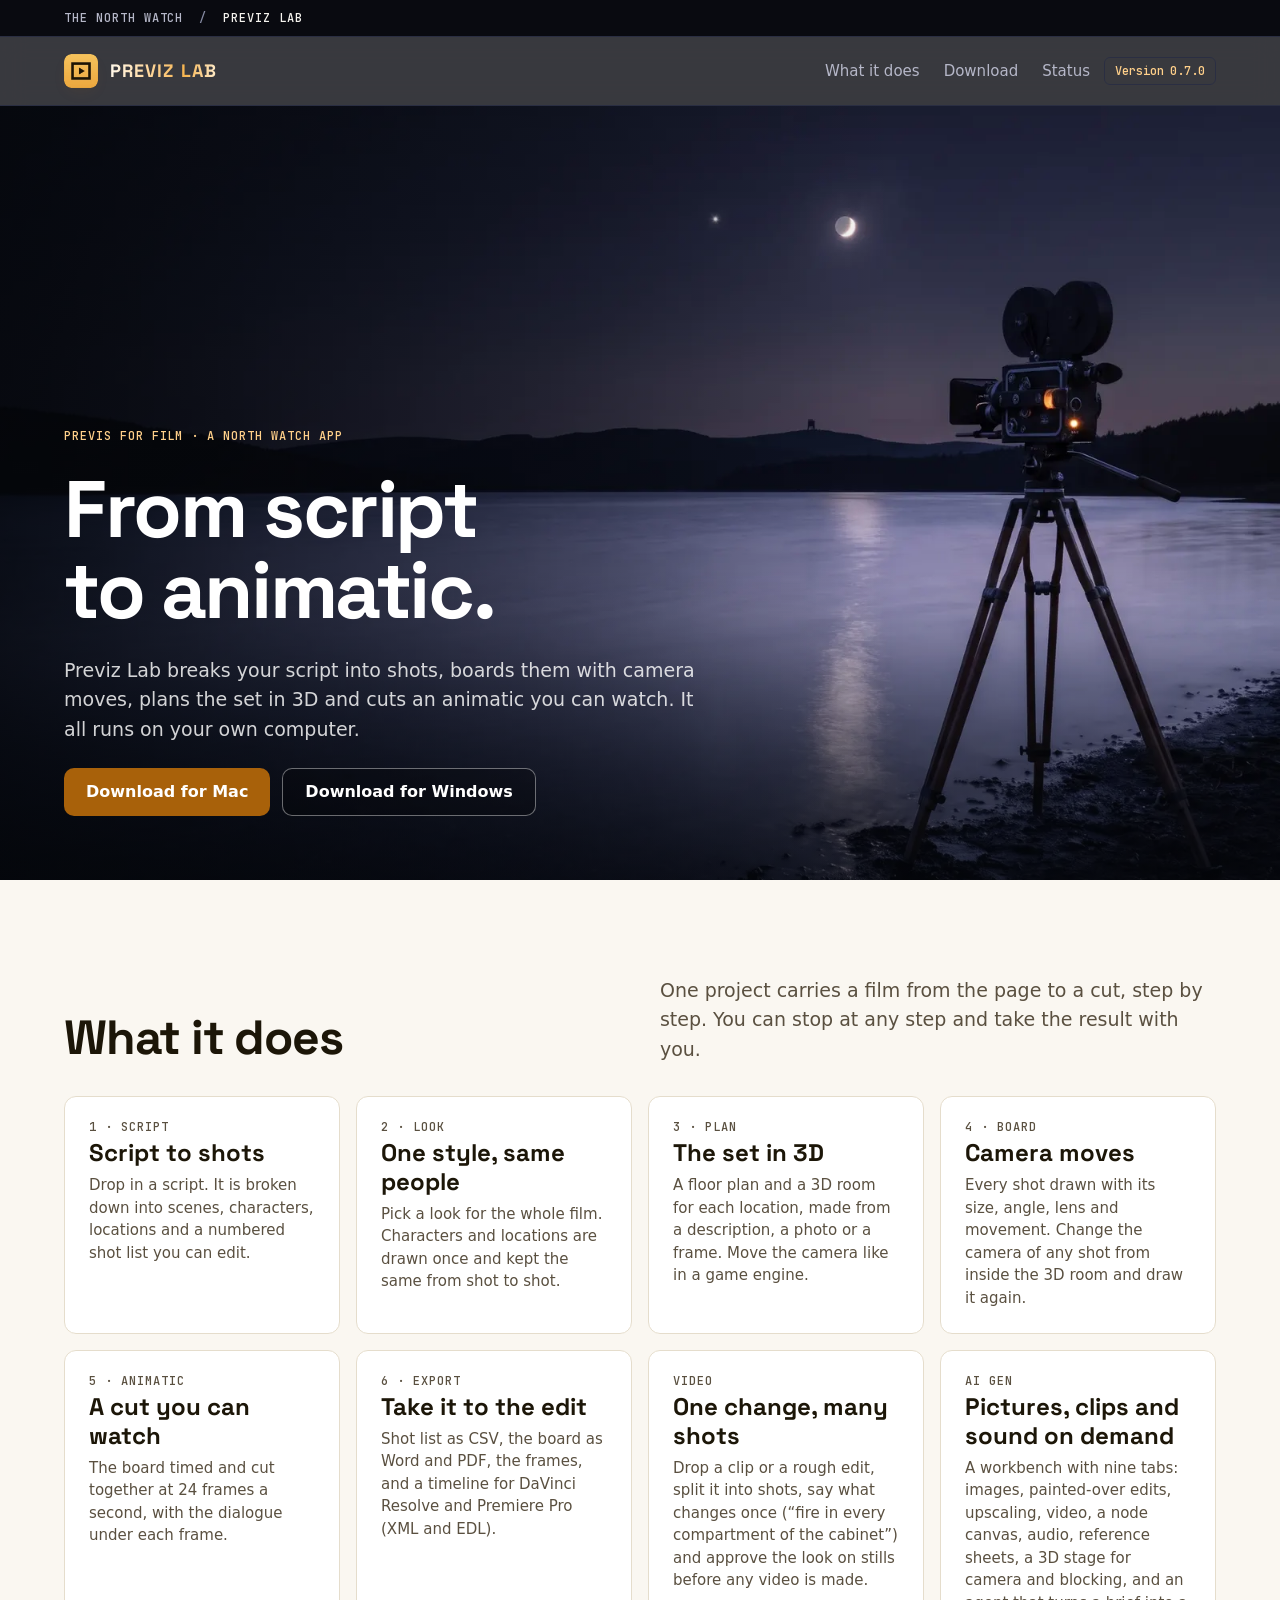
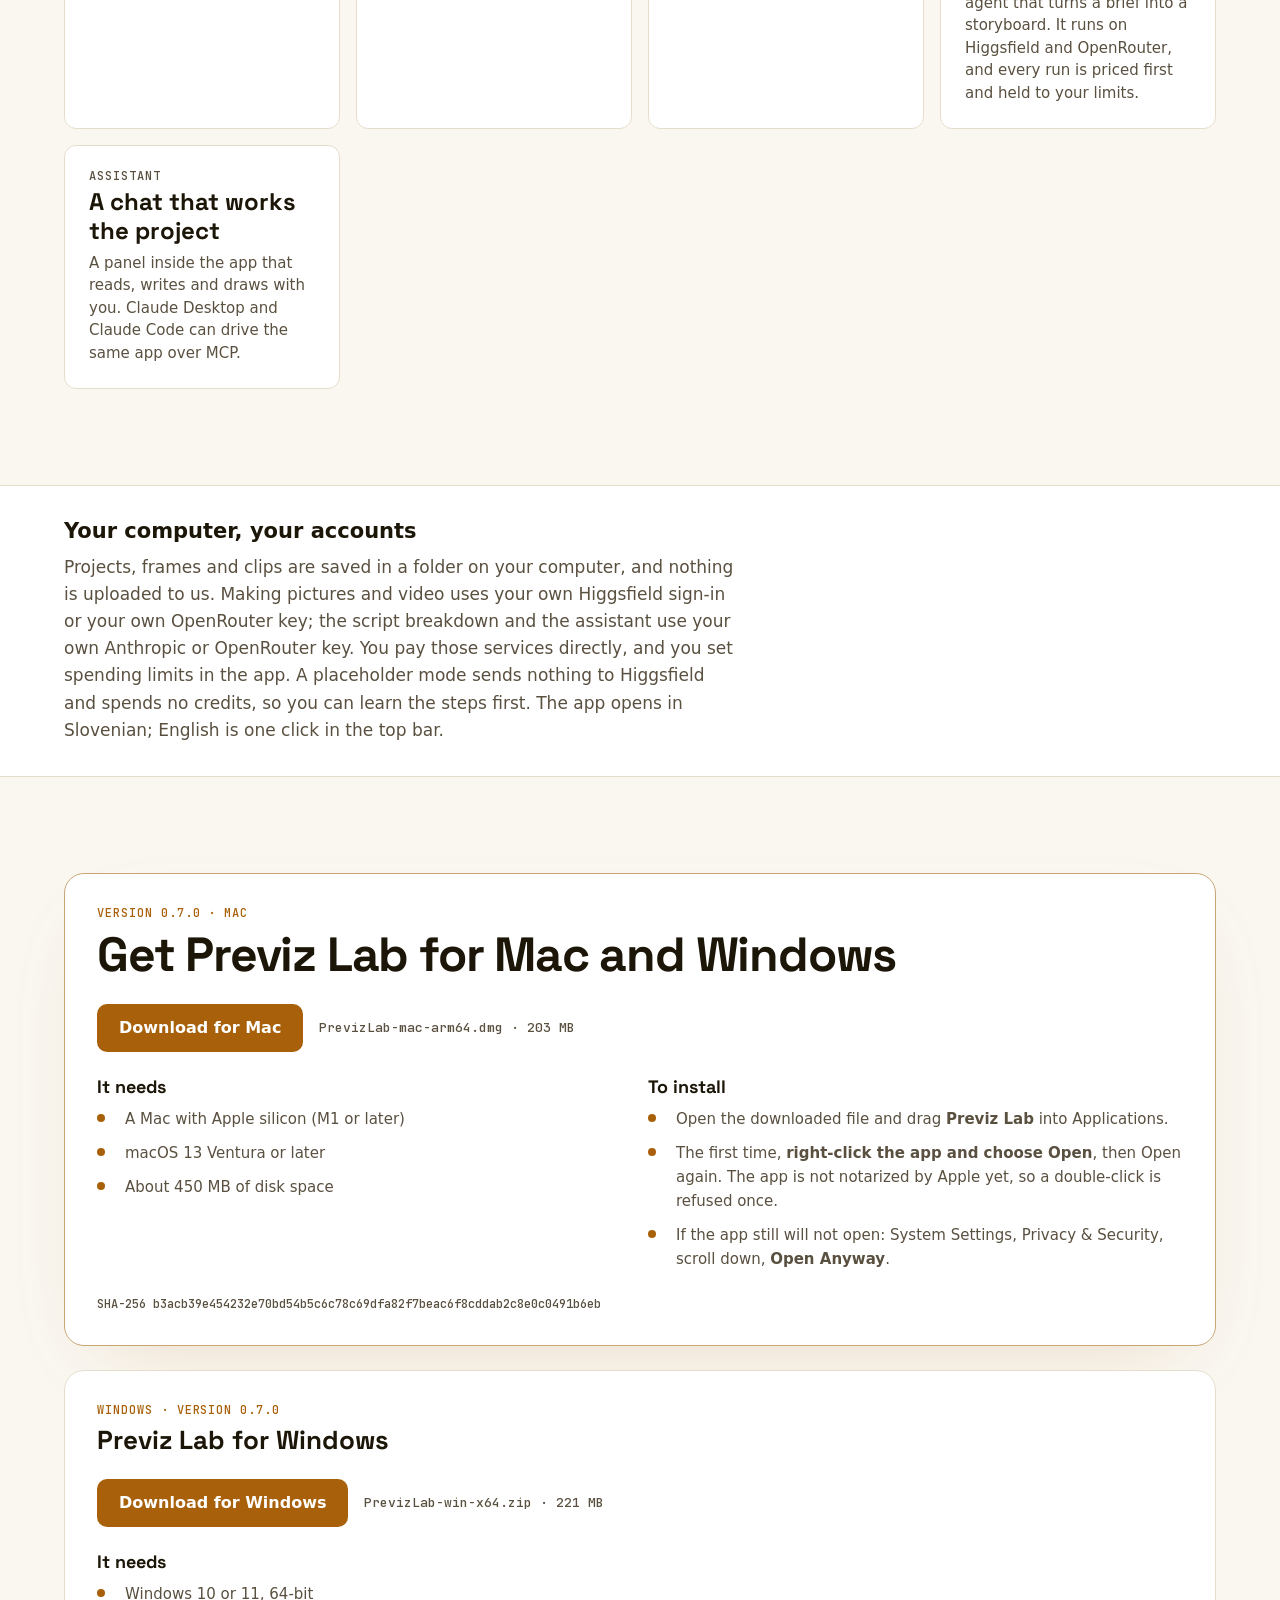
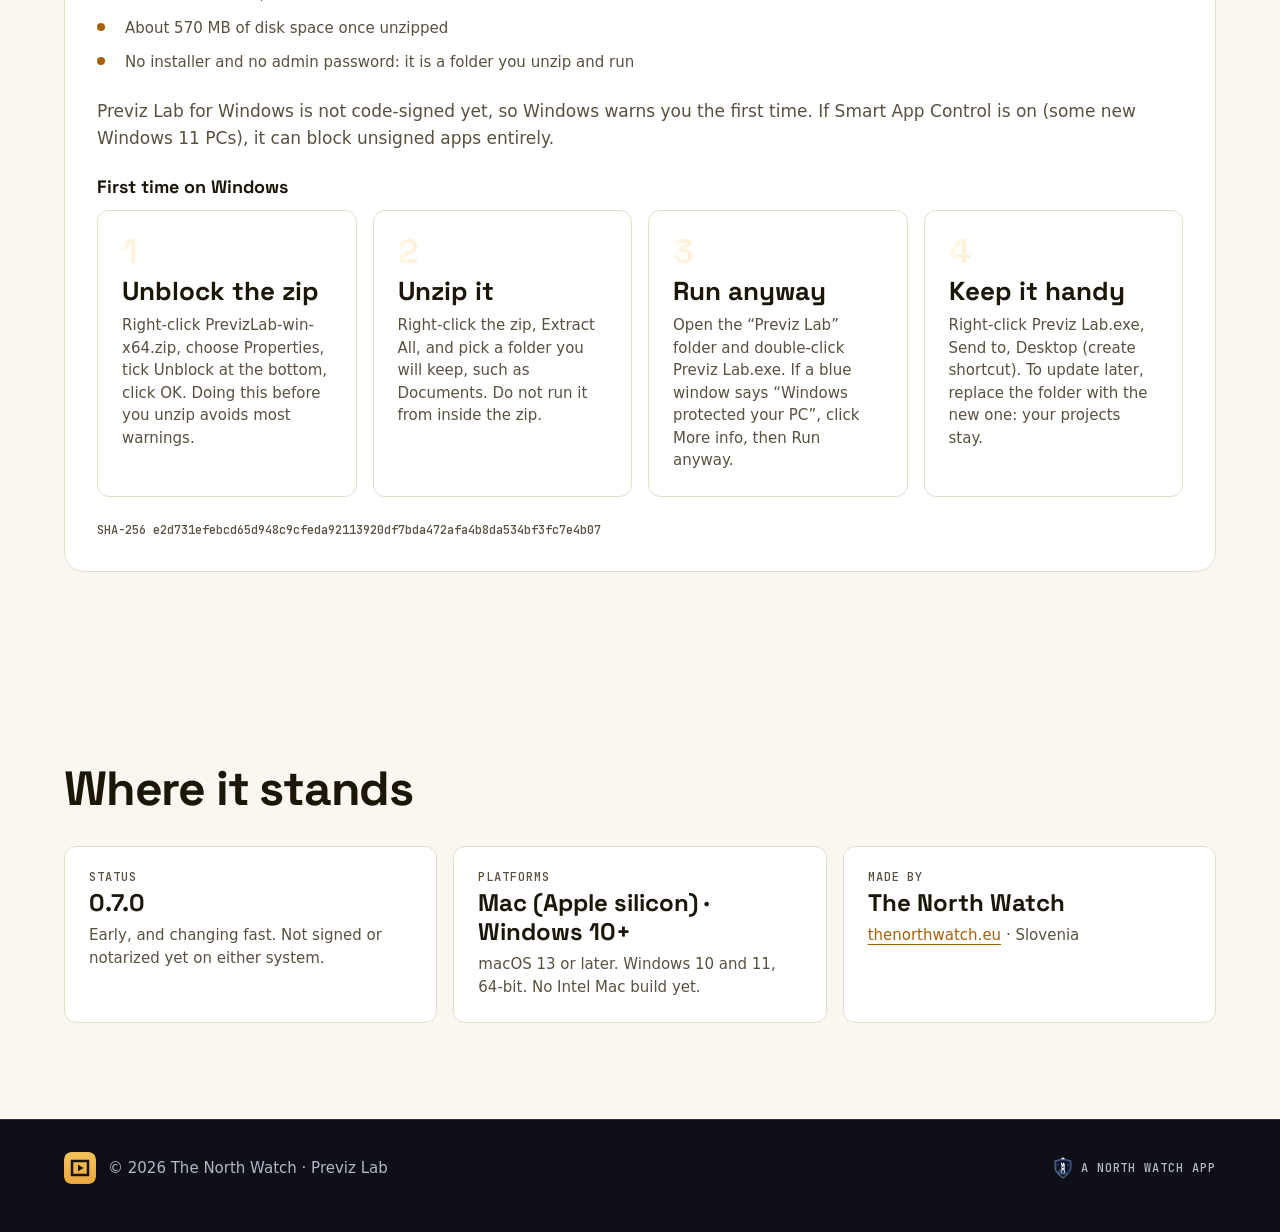
==== index.html @ 33ea42aa "Previz Lab site 0.7.0" ====
<!doctype html>
<html lang="en" data-site="pl">
<head>
<meta charset="utf-8">
<meta name="viewport" content="width=device-width, initial-scale=1">
<title>Previz Lab — from script to animatic on your own computer</title>
<meta name="description" content="A desktop app for film previs: break a script into shots, board them with camera moves, plan the set in 3D and cut an animatic. Everything stays on your own Mac (Apple silicon) or Windows PC.">
<meta name="theme-color" content="#0e0f17">
<link rel="canonical" href="https://previz.thenorthwatch.eu/">
<link rel="icon" href="nw/img/favicon.svg" type="image/svg+xml">
<link rel="apple-touch-icon" href="nw/img/apple-touch-icon-180.png">
<meta property="og:title" content="Previz Lab">
<meta property="og:description" content="From script to animatic on your own computer: shots, camera moves, a 3D plan of the set and a cut you can watch. For Mac and Windows.">
<meta property="og:type" content="website">
<meta property="og:url" content="https://previz.thenorthwatch.eu/">
<meta property="og:image" content="https://previz.thenorthwatch.eu/nw/img/hero-og.jpg">
<meta name="twitter:card" content="summary_large_image">
<link rel="stylesheet" href="nw/nw.css">
<script src="nw/nw.js" defer></script>
</head>
<body>
<a class="skip" href="#features">Skip to what it does</a>

<nav class="strip" aria-label="The North Watch family">
  <div class="wrap">
    <a href="https://thenorthwatch.eu">The North Watch</a>
    <span class="sep" aria-hidden="true">/</span>
    <a href="./" aria-current="page">Previz Lab</a>
  </div>
</nav>

<header class="bar">
  <div class="wrap">
    <a class="brand" href="./"><img class="app-icon" src="nw/img/icon-128.webp" srcset="nw/img/icon-128.webp 1x, nw/img/icon-256.webp 2x" alt="" width="34" height="34"><span class="wordmark">Previz Lab</span></a>
    <nav class="nav" aria-label="Primary">
      <a class="opt" href="#features">What it does</a>
      <a class="opt" href="#download">Download</a>
      <a class="opt" href="#status">Status</a>
      <span class="pill pill--accent">Version <span data-v="version">0.7.0</span></span>
    </nav>
  </div>
</header>

<main>
  <section class="hero" style="--hero-focus-mobile: 78% center">
    <picture><source type="image/webp" srcset="nw/img/hero-960.webp 960w, nw/img/hero-1600.webp 1600w, nw/img/hero-2400.webp 2400w" sizes="100vw"><img src="nw/img/hero-1600.jpg" alt="A vintage film camera on a wooden tripod at the edge of a still lake at night, a crescent moon above the hills" width="1600" height="1073" fetchpriority="high"></picture>
    <div class="wrap">
      <span class="eyebrow">Previs for film · a North Watch app</span>
      <h1 class="display">From script to animatic.</h1>
      <p class="lead">Previz Lab breaks your script into shots, boards them with camera moves, plans the set in 3D and cuts an animatic you can watch. It all runs on your own computer.</p>
      <div class="actions">
        <a class="btn btn--primary" href="https://github.com/svizi29/previz-lab-releases/releases/latest/download/PrevizLab-mac-arm64.dmg" data-goatcounter-click="download/previz-lab-mac" data-goatcounter-title="Previz Lab Mac download">Download for Mac</a>
        <a class="btn btn--ghost btn--on-image" href="#windows">Download for Windows</a>
      </div>
    </div>
  </section>

  <section class="section" id="features" aria-labelledby="features-title">
    <div class="wrap">
      <div class="section-head reveal">
        <h2 class="h2" id="features-title">What it does</h2>
        <p class="lead">One project carries a film from the page to a cut, step by step. You can stop at any step and take the result with you.</p>
      </div>
      <div class="facts reveal">
        <div class="fact"><span class="k">1 · Script</span><span class="v">Script to shots</span><p>Drop in a script. It is broken down into scenes, characters, locations and a numbered shot list you can edit.</p></div>
        <div class="fact"><span class="k">2 · Look</span><span class="v">One style, same people</span><p>Pick a look for the whole film. Characters and locations are drawn once and kept the same from shot to shot.</p></div>
        <div class="fact"><span class="k">3 · Plan</span><span class="v">The set in 3D</span><p>A floor plan and a 3D room for each location, made from a description, a photo or a frame. Move the camera like in a game engine.</p></div>
        <div class="fact"><span class="k">4 · Board</span><span class="v">Camera moves</span><p>Every shot drawn with its size, angle, lens and movement. Change the camera of any shot from inside the 3D room and draw it again.</p></div>
        <div class="fact"><span class="k">5 · Animatic</span><span class="v">A cut you can watch</span><p>The board timed and cut together at 24 frames a second, with the dialogue under each frame.</p></div>
        <div class="fact"><span class="k">6 · Export</span><span class="v">Take it to the edit</span><p>Shot list as CSV, the board as Word and PDF, the frames, and a timeline for DaVinci Resolve and Premiere Pro (XML and EDL).</p></div>
        <div class="fact"><span class="k">Video</span><span class="v">One change, many shots</span><p>Drop a clip or a rough edit, split it into shots, say what changes once (“fire in every compartment of the cabinet”) and approve the look on stills before any video is made.</p></div>
        <div class="fact"><span class="k">AI Gen</span><span class="v">Pictures, clips and sound on demand</span><p>A workbench with nine tabs: images, painted-over edits, upscaling, video, a node canvas, audio, reference sheets, a 3D stage for camera and blocking, and an agent that turns a brief into a storyboard. It runs on Higgsfield and OpenRouter, and every run is priced first and held to your limits.</p></div>
        <div class="fact"><span class="k">Assistant</span><span class="v">A chat that works the project</span><p>A panel inside the app that reads, writes and draws with you. Claude Desktop and Claude Code can drive the same app over MCP.</p></div>
      </div>
    </div>
  </section>

  <section class="band" aria-labelledby="band-title">
    <div class="wrap">
      <div style="display: flex; flex-direction: column; gap: 8px; max-width: 62ch">
        <h2 class="h3" id="band-title">Your computer, your accounts</h2>
        <p class="muted">Projects, frames and clips are saved in a folder on your computer, and nothing is uploaded to us. Making pictures and video uses your own Higgsfield sign-in or your own OpenRouter key; the script breakdown and the assistant use your own Anthropic or OpenRouter key. You pay those services directly, and you set spending limits in the app. A placeholder mode sends nothing to Higgsfield and spends no credits, so you can learn the steps first. The app opens in Slovenian; English is one click in the top bar.</p>
      </div>
    </div>
  </section>

  <section class="section" id="download" aria-labelledby="download-title">
    <div class="wrap">
      <div class="tier tier--pro reveal" style="gap: var(--s5)">
        <div style="display: flex; flex-direction: column; gap: 8px">
          <span class="eyebrow">Version <span data-v="version">0.7.0</span> · Mac</span>
          <h2 class="h2" id="download-title">Get Previz Lab for Mac and Windows</h2>
        </div>
        <div style="display: flex; flex-wrap: wrap; align-items: center; gap: var(--s4)"><a class="btn btn--primary" href="https://github.com/svizi29/previz-lab-releases/releases/latest/download/PrevizLab-mac-arm64.dmg" data-goatcounter-click="download/previz-lab-mac" data-goatcounter-title="Previz Lab Mac download">Download for Mac</a><span class="muted" style="font: 500 13px/1.3 var(--font-mono)">PrevizLab-mac-arm64.dmg · <span data-v="mac-size">203 MB</span></span></div>
        <div class="tiers" style="grid-template-columns: repeat(auto-fit, minmax(240px, 1fr))">
          <div style="display: flex; flex-direction: column; gap: 8px"><h3 style="font: 700 18px/1.25 var(--font-display); background: none; color: var(--ink)">It needs</h3><ul class="ticks"><li><span>A Mac with Apple silicon (M1 or later)</span></li><li><span>macOS 13 Ventura or later</span></li><li><span>About 450 MB of disk space</span></li></ul></div>
          <div style="display: flex; flex-direction: column; gap: 8px"><h3 style="font: 700 18px/1.25 var(--font-display); background: none; color: var(--ink)">To install</h3><ul class="ticks"><li><span>Open the downloaded file and drag <b>Previz Lab</b> into Applications.</span></li><li><span>The first time, <b>right-click the app and choose Open</b>, then Open again. The app is not notarized by Apple yet, so a double-click is refused once.</span></li><li><span>If the app still will not open: System Settings, Privacy &amp; Security, scroll down, <b>Open Anyway</b>.</span></li></ul></div>
        </div>
        <p class="muted" style="font: 500 12px/1.5 var(--font-mono); overflow-wrap: anywhere">SHA-256 <span data-v="mac-sha">b3acb39e454232e70bd54b5c6c78c69dfa82f7beac6f8cddab2c8e0c0491b6eb</span></p>
      </div>
      <div class="tier reveal" id="windows" style="gap: var(--s5); margin-top: var(--s5); scroll-margin-top: 96px">
        <div style="display: flex; flex-direction: column; gap: 8px">
          <span class="eyebrow">Windows · version <span data-v="version">0.7.0</span></span>
          <h3 style="font: 700 26px/1.1 var(--font-display); background: none; color: var(--ink)">Previz Lab for Windows</h3>
        </div>
        <div style="display: flex; flex-wrap: wrap; align-items: center; gap: var(--s4)"><a class="btn btn--primary" href="https://github.com/svizi29/previz-lab-releases/releases/latest/download/PrevizLab-win-x64.zip" data-goatcounter-click="download/previz-lab-win" data-goatcounter-title="Previz Lab Windows download">Download for Windows</a><span class="muted" style="font: 500 13px/1.3 var(--font-mono)">PrevizLab-win-x64.zip · <span data-v="win-size">221 MB</span></span></div>
        <div style="display: flex; flex-direction: column; gap: 8px"><h3 style="font: 700 18px/1.25 var(--font-display); background: none; color: var(--ink)">It needs</h3><ul class="ticks"><li><span>Windows 10 or 11, 64-bit</span></li><li><span>About 570 MB of disk space once unzipped</span></li><li><span>No installer and no admin password: it is a folder you unzip and run</span></li></ul></div>
        <p class="muted">Previz Lab for Windows is not code-signed yet, so Windows warns you the first time. If Smart App Control is on (some new Windows 11 PCs), it can block unsigned apps entirely.</p>
        <div style="display: flex; flex-direction: column; gap: 12px"><h3 style="font: 700 18px/1.25 var(--font-display); background: none; color: var(--ink)">First time on Windows</h3><div class="steps"><div class="step"><h3>Unblock the zip</h3><p>Right-click PrevizLab-win-x64.zip, choose Properties, tick Unblock at the bottom, click OK. Doing this before you unzip avoids most warnings.</p></div><div class="step"><h3>Unzip it</h3><p>Right-click the zip, Extract All, and pick a folder you will keep, such as Documents. Do not run it from inside the zip.</p></div><div class="step"><h3>Run anyway</h3><p>Open the “Previz Lab” folder and double-click Previz Lab.exe. If a blue window says “Windows protected your PC”, click More info, then Run anyway.</p></div><div class="step"><h3>Keep it handy</h3><p>Right-click Previz Lab.exe, Send to, Desktop (create shortcut). To update later, replace the folder with the new one: your projects stay.</p></div></div></div>
        <p class="muted" style="font: 500 12px/1.5 var(--font-mono); overflow-wrap: anywhere">SHA-256 <span data-v="win-sha">e2d731efebcd65d948c9cfeda92113920df7bda472afa4b8da534bf3fc7e4b07</span></p>
      </div>
    </div>
  </section>

  <section class="section" id="status" aria-labelledby="status-title">
    <div class="wrap">
      <h2 class="h2 reveal" id="status-title" style="margin-bottom: var(--s6)">Where it stands</h2>
      <div class="facts reveal">
        <div class="fact"><span class="k">Status</span><span class="v"><span data-v="version">0.7.0</span></span><p>Early, and changing fast. Not signed or notarized yet on either system.</p></div>
        <div class="fact"><span class="k">Platforms</span><span class="v">Mac (Apple silicon) · Windows 10+</span><p>macOS 13 or later. Windows 10 and 11, 64-bit. No Intel Mac build yet.</p></div>
        <div class="fact"><span class="k">Made by</span><span class="v">The North Watch</span><p><a href="https://thenorthwatch.eu">thenorthwatch.eu</a> · Slovenia</p></div>
      </div>
    </div>
  </section>
</main>

<footer class="foot">
  <div class="wrap">
    <div class="brandline"><img src="nw/img/icon-128.webp" alt="" width="28" height="28" style="border-radius: 22.5%">© 2026 The North Watch · Previz Lab</div>
    <a class="byline" href="https://thenorthwatch.eu"><img src="nw/img/seal.svg" alt="" width="20" height="25">A North Watch app</a>
  </div>
</footer>
</body>
</html>
---- nw/nw.css ----
/* The North Watch family: one design system for thenorthwatch.eu, rabbit-hole.video and the personal site.
   Direction A, "Night Watch": dark first, light on request of the system. Each site sets <html data-site="…">
   and gets its accent and grey tint from the blocks below; everything else is shared. */

/* ── Fonts (OFL, self-hosted). Text uses Inter where installed, else the system face (the bible allows it). ── */
@font-face { font-family: "Space Grotesk"; font-weight: 300 700; font-display: swap; src: url(fonts/SpaceGrotesk_var_latin.woff2) format("woff2"); }
@font-face { font-family: "Space Grotesk"; font-weight: 300 700; font-display: swap; src: url(fonts/SpaceGrotesk_var_latin-ext.woff2) format("woff2"); unicode-range: U+0100-024F, U+0259, U+1E00-1EFF, U+2020, U+20A0-20AB, U+20AD-20CF, U+2113, U+2C60-2C7F, U+A720-A7FF; }
@font-face { font-family: "JetBrains Mono"; font-weight: 500; font-display: swap; src: url(fonts/JetBrainsMono_500_latin.woff2) format("woff2"); }
@font-face { font-family: "JetBrains Mono"; font-weight: 500; font-display: swap; src: url(fonts/JetBrainsMono_500_latin-ext.woff2) format("woff2"); unicode-range: U+0100-024F, U+1E00-1EFF; }

/* ── Tokens ── */
:root {
  --font-display: "Space Grotesk", system-ui, -apple-system, "Segoe UI", sans-serif;
  --font-body: "Inter", system-ui, -apple-system, "Segoe UI", Roboto, sans-serif;
  --font-mono: "JetBrains Mono", ui-monospace, Menlo, monospace;

  --s1: 4px; --s2: 8px; --s3: 12px; --s4: 16px; --s5: 24px; --s6: 32px; --s7: 48px; --s8: 64px; --s9: 96px; --s10: 128px;
  --wrap: 1200px; --gutter: 16px;
  --r-sm: 6px; --r-md: 12px; --r-lg: 20px;

  --dur-1: 160ms; --dur-2: 320ms; --dur-3: 640ms; --ease: cubic-bezier(.2, .7, .2, 1);

  /* The North Watch (default) */
  --bg: #0a0e14; --strip: #070a0f; --surface: #101722; --raised: #162030; --line: #1e2936;
  --ink: #edf2f7; --muted: #9aa8b8; --faint: #75859a;
  --accent: #79b4ff; --on-accent: #040c1c; --glow: rgba(121, 180, 255, .38);
  --accent-on-image: #9cc8ff;
  --brand-grad: linear-gradient(90deg, #ffffff, #bfe0ff 35%, #79b4ff 70%, #dbeeff);
  --night-bg: #0a0e14; --night-strip: #070a0f; --night-line: #1e2936; --night-ink: #edf2f7; --night-muted: #9aa8b8; --night-faint: #75859a; /* stays bright in light mode: it sits on dark pictures */
  --ok: #8affc1; --ok-bg: rgba(138, 255, 193, .1); --ok-line: rgba(138, 255, 193, .3);
  color-scheme: dark;
}
:root[data-site="rh"] {
  --bg: #0b0a10; --strip: #08070c; --surface: #13121b; --raised: #1c1a27; --line: #25232f;
  --ink: #f2f2f5; --muted: #a6a6b4; --faint: #7c7b8c;
  --accent: #ab9bff; --on-accent: #140f2e; --glow: rgba(171, 155, 255, .45);
  --accent-on-image: #c4b5fd;
  --brand-grad: linear-gradient(90deg, #c084fc, #8b5cf6 35%, #60a5fa 70%, #67e8f9);
  --night-bg: #0b0a10; --night-strip: #08070c; --night-line: #25232f; --night-ink: #f2f2f5; --night-muted: #a6a6b4; --night-faint: #7c7b8c;
}
:root[data-site="gj"] {
  --bg: #0e0e0e; --strip: #0a0a0a; --surface: #171717; --raised: #202020; --line: #282828;
  --ink: #f0f0ee; --muted: #a3a3a0; --faint: #7d7d7a;
  --accent: #f2b25c; --on-accent: #1d1405; --glow: rgba(242, 178, 92, .3);
  --accent-on-image: #ffd27a;
  --brand-grad: linear-gradient(90deg, #ffd27a, #ff9a5c 35%, #49c6c0 70%, #bfefe9);
  --night-bg: #0e0e0e; --night-strip: #0a0a0a; --night-line: #282828; --night-ink: #f0f0ee; --night-muted: #a3a3a0; --night-faint: #7d7d7a;
}
/* The North Watch apps: Northlight, Iceberg, Borealis, AirTouch (colours from the brand bible). */
:root[data-site="nl"] {
  --bg: #0b1020; --strip: #080c18; --surface: #111a30; --raised: #18233d; --line: #22304d;
  --ink: #eef3fb; --muted: #a3aec4; --faint: #7a869e;
  --accent: #5fd3b4; --on-accent: #04201a; --glow: rgba(95,211,180,.38);
  --accent-on-image: #8de88f;
  --brand-grad: linear-gradient(90deg, #5fd3b4, #8de88f 35%, #8b7cf6 70%, #e07bd1);
  --night-bg: #0b1020; --night-strip: #080c18; --night-line: #22304d; --night-ink: #eef3fb; --night-muted: #a3aec4; --night-faint: #7a869e;
}
:root[data-site="ib"] {
  --bg: #04121a; --strip: #030d13; --surface: #082030; --raised: #0c2a3c; --line: #123447;
  --ink: #ecfaff; --muted: #9fbac6; --faint: #76929f;
  --accent: #22d3ee; --on-accent: #022028; --glow: rgba(34,211,238,.38);
  --accent-on-image: #a5f3fc;
  --brand-grad: linear-gradient(90deg, #f0feff, #a5f3fc 35%, #22d3ee 70%, #0ea5c6);
  --night-bg: #04121a; --night-strip: #030d13; --night-line: #123447; --night-ink: #ecfaff; --night-muted: #9fbac6; --night-faint: #76929f;
}
:root[data-site="bo"] {
  --bg: #100815; --strip: #0b0510; --surface: #1a0f22; --raised: #24142e; --line: #33203d;
  --ink: #fbf0f8; --muted: #c4a9bd; --faint: #977f91;
  --accent: #ff7ad9; --on-accent: #2a0420; --glow: rgba(255,122,217,.38);
  --accent-on-image: #ffc46b;
  --brand-grad: linear-gradient(90deg, #ffd6f5, #ff7ad9 35%, #ff9f7a 70%, #ffc46b);
  --night-bg: #100815; --night-strip: #0b0510; --night-line: #33203d; --night-ink: #fbf0f8; --night-muted: #c4a9bd; --night-faint: #977f91;
}
:root[data-site="at"] {
  --bg: #081028; --strip: #060c1e; --surface: #0e1a3a; --raised: #14224a; --line: #1d2d5a;
  --ink: #eef4ff; --muted: #a6b4d2; --faint: #7c8bab;
  --accent: #7fd0ff; --on-accent: #03142c; --glow: rgba(127,208,255,.38);
  --accent-on-image: #bfe9ff;
  --brand-grad: linear-gradient(90deg, #dff6ff, #7fd0ff 35%, #3b8bff 70%, #eaf7ff);
  --night-bg: #081028; --night-strip: #060c1e; --night-line: #1d2d5a; --night-ink: #eef4ff; --night-muted: #a6b4d2; --night-faint: #7c8bab;
}
:root[data-site="tw"] {
  --bg: #0a0c22; --strip: #070a1c; --surface: #11143a; --raised: #171b4a; --line: #232860;
  --ink: #f1f2ff; --muted: #aeb2d6; --faint: #8186ad;
  --accent: #8e9bff; --on-accent: #0a0c28; --glow: rgba(142,155,255,.38);
  --accent-on-image: #c7d0ff;
  --brand-grad: linear-gradient(90deg, #f5f7ff, #c7d0ff 35%, #8e9bff 70%, #dfe6ff);
  --night-bg: #0a0c22; --night-strip: #070a1c; --night-line: #232860; --night-ink: #f1f2ff; --night-muted: #aeb2d6; --night-faint: #8186ad;
}
/* Previz Lab: blue hour with a tungsten lamp. A cool night ground, the amber of the app icon as the accent. */
:root[data-site="pl"] {
  --bg: #0e0f17; --strip: #090a10; --surface: #161824; --raised: #1d2030; --line: #2a2e42;
  --ink: #f5f3ee; --muted: #b5b7c8; --faint: #868ba3;
  --accent: #f6b44f; --on-accent: #1c1203; --glow: rgba(246,180,79,.38);
  --accent-on-image: #ffd08a;
  --brand-grad: linear-gradient(90deg, #fff8ea, #ffd9a0 35%, #f6b44f 70%, #ffeccb);
  --night-bg: #0e0f17; --night-strip: #090a10; --night-line: #2a2e42; --night-ink: #f5f3ee; --night-muted: #b5b7c8; --night-faint: #868ba3;
}

/* Light: follows the system unless a page or viewer pins data-theme="dark"; data-theme="light" pins it on. */
@media (prefers-color-scheme: light) {
  :root:not([data-theme="dark"]) {
    --bg: #f5f7fa; --strip: #eaeef3; --surface: #ffffff; --raised: #eef2f6; --line: #dce3ea;
    --ink: #0d141c; --muted: #4a5868; --faint: #5e6b7a;
    --accent: #1f5fc4; --on-accent: #ffffff; --glow: rgba(31, 95, 196, .22);
    --ok: #13643f; --ok-bg: #e3f4ea; --ok-line: #b8e0c8;
    color-scheme: light;
  }
  :root[data-site="rh"]:not([data-theme="dark"]) {
    --bg: #f7f6fb; --strip: #eeecf6; --surface: #ffffff; --raised: #efedf7; --line: #e1def0;
    --ink: #121018; --muted: #4d4a5e; --faint: #6a677c;
    --accent: #5b41e0; --on-accent: #ffffff; --glow: rgba(91, 65, 224, .25);
  }
  :root[data-site="gj"]:not([data-theme="dark"]) {
    --bg: #f6f6f5; --strip: #ececea; --surface: #ffffff; --raised: #f0f0ee; --line: #e2e2e0;
    --ink: #121212; --muted: #50504d; --faint: #62625f;
    --accent: #a0600f; --on-accent: #ffffff; --glow: rgba(160, 96, 15, .2);
  }
  :root[data-site="nl"]:not([data-theme="dark"]) {
    --bg: #f5f8fb; --strip: #e9eef4; --surface: #ffffff; --raised: #eef2f7; --line: #dbe3ec;
    --ink: #0d1420; --muted: #4a5666; --faint: #5d6979;
    --accent: #0f7f66; --on-accent: #ffffff; --glow: rgba(15,127,102,.22);
  }
  :root[data-site="ib"]:not([data-theme="dark"]) {
    --bg: #f3f9fb; --strip: #e5f0f4; --surface: #ffffff; --raised: #eaf4f7; --line: #d4e5ec;
    --ink: #071820; --muted: #41555e; --faint: #566a73;
    --accent: #0a7690; --on-accent: #ffffff; --glow: rgba(10,118,144,.22);
  }
  :root[data-site="bo"]:not([data-theme="dark"]) {
    --bg: #fbf6fa; --strip: #f3e9f1; --surface: #ffffff; --raised: #f6edf4; --line: #ead9e5;
    --ink: #1c0c18; --muted: #5d4858; --faint: #715b6b;
    --accent: #b8237f; --on-accent: #ffffff; --glow: rgba(184,35,127,.22);
  }
  :root[data-site="at"]:not([data-theme="dark"]) {
    --bg: #f4f7fd; --strip: #e7edf8; --surface: #ffffff; --raised: #edf2fb; --line: #d7e0f0;
    --ink: #0a1226; --muted: #47536b; --faint: #5a6680;
    --accent: #1f63d6; --on-accent: #ffffff; --glow: rgba(31,99,214,.22);
  }
  :root[data-site="tw"]:not([data-theme="dark"]) {
    --bg: #f5f6fd; --strip: #e9ebf8; --surface: #ffffff; --raised: #eef0fb; --line: #d9dcf0;
    --ink: #0c0f26; --muted: #4a4f6e; --faint: #5d6283;
    --accent: #4b58d6; --on-accent: #ffffff; --glow: rgba(75,88,214,.22);
  }
  :root[data-site="pl"]:not([data-theme="dark"]) {
    --bg: #faf7f1; --strip: #f0ebe0; --surface: #ffffff; --raised: #f6f1e6; --line: #e5ddcc;
    --ink: #1c1608; --muted: #5a5040; --faint: #6d6350;
    --accent: #a8610a; --on-accent: #ffffff; --glow: rgba(168,97,10,.22);
  }
}
:root[data-theme="light"] {
  --bg: #f5f7fa; --strip: #eaeef3; --surface: #ffffff; --raised: #eef2f6; --line: #dce3ea;
  --ink: #0d141c; --muted: #4a5868; --faint: #5e6b7a;
  --accent: #1f5fc4; --on-accent: #ffffff; --glow: rgba(31, 95, 196, .22);
  --ok: #13643f; --ok-bg: #e3f4ea; --ok-line: #b8e0c8;
  color-scheme: light;
}
:root[data-site="rh"][data-theme="light"] {
  --bg: #f7f6fb; --strip: #eeecf6; --surface: #ffffff; --raised: #efedf7; --line: #e1def0;
  --ink: #121018; --muted: #4d4a5e; --faint: #6a677c;
  --accent: #5b41e0; --on-accent: #ffffff; --glow: rgba(91, 65, 224, .25);
}
:root[data-site="gj"][data-theme="light"] {
  --bg: #f6f6f5; --strip: #ececea; --surface: #ffffff; --raised: #f0f0ee; --line: #e2e2e0;
  --ink: #121212; --muted: #50504d; --faint: #62625f;
  --accent: #a0600f; --on-accent: #ffffff; --glow: rgba(160, 96, 15, .2);
}

:root[data-site="nl"][data-theme="light"] {
  --bg: #f5f8fb; --strip: #e9eef4; --surface: #ffffff; --raised: #eef2f7; --line: #dbe3ec;
  --ink: #0d1420; --muted: #4a5666; --faint: #5d6979;
  --accent: #0f7f66; --on-accent: #ffffff; --glow: rgba(15,127,102,.22);
}
:root[data-site="ib"][data-theme="light"] {
  --bg: #f3f9fb; --strip: #e5f0f4; --surface: #ffffff; --raised: #eaf4f7; --line: #d4e5ec;
  --ink: #071820; --muted: #41555e; --faint: #566a73;
  --accent: #0a7690; --on-accent: #ffffff; --glow: rgba(10,118,144,.22);
}
:root[data-site="bo"][data-theme="light"] {
  --bg: #fbf6fa; --strip: #f3e9f1; --surface: #ffffff; --raised: #f6edf4; --line: #ead9e5;
  --ink: #1c0c18; --muted: #5d4858; --faint: #715b6b;
  --accent: #b8237f; --on-accent: #ffffff; --glow: rgba(184,35,127,.22);
}
:root[data-site="at"][data-theme="light"] {
  --bg: #f4f7fd; --strip: #e7edf8; --surface: #ffffff; --raised: #edf2fb; --line: #d7e0f0;
  --ink: #0a1226; --muted: #47536b; --faint: #5a6680;
  --accent: #1f63d6; --on-accent: #ffffff; --glow: rgba(31,99,214,.22);
}
:root[data-site="tw"][data-theme="light"] {
  --bg: #f5f6fd; --strip: #e9ebf8; --surface: #ffffff; --raised: #eef0fb; --line: #d9dcf0;
  --ink: #0c0f26; --muted: #4a4f6e; --faint: #5d6283;
  --accent: #4b58d6; --on-accent: #ffffff; --glow: rgba(75,88,214,.22);
}
:root[data-site="pl"][data-theme="light"] {
  --bg: #faf7f1; --strip: #f0ebe0; --surface: #ffffff; --raised: #f6f1e6; --line: #e5ddcc;
  --ink: #1c1608; --muted: #5a5040; --faint: #6d6350;
  --accent: #a8610a; --on-accent: #ffffff; --glow: rgba(168,97,10,.22);
}

/* ── Base ── */
*, *::before, *::after { box-sizing: border-box; }
html { background: var(--bg); -webkit-text-size-adjust: 100%; scroll-behavior: smooth; }
body { margin: 0; background: var(--bg); color: var(--ink); font: 400 17px/1.6 var(--font-body); -webkit-font-smoothing: antialiased; text-rendering: optimizeLegibility; }
img { display: block; max-width: 100%; height: auto; }
a { color: var(--accent); text-underline-offset: 4px; }
:focus-visible { outline: 2px solid var(--accent); outline-offset: 3px; border-radius: var(--r-sm); }
h1, h2, h3 { margin: 0; text-wrap: balance; }
p { margin: 0; }
.wrap { max-width: var(--wrap); margin: 0 auto; padding: 0 var(--gutter); }
@media (min-width: 720px) { :root { --gutter: 24px; } }
.skip { position: absolute; left: -9999px; top: 8px; z-index: 50; padding: 10px 14px; border-radius: var(--r-sm); background: var(--accent); color: var(--on-accent); }
.skip:focus { left: 8px; }
.sr-only { position: absolute; width: 1px; height: 1px; overflow: hidden; clip: rect(0 0 0 0); white-space: nowrap; }

/* ── Type ── */
.eyebrow { font: 500 12px/1.3 var(--font-mono); letter-spacing: .08em; text-transform: uppercase; color: var(--accent); }
.display { font: 700 clamp(40px, 6.6vw, 80px)/1.02 var(--font-display); letter-spacing: -.03em; }
.h2 { font: 700 clamp(30px, 4vw, 48px)/1.06 var(--font-display); letter-spacing: -.025em; }
.wordmark { font: 700 18px/1 var(--font-display); letter-spacing: .06em; text-transform: uppercase; background: var(--brand-grad); -webkit-background-clip: text; background-clip: text; color: transparent; }
.h3 { font: 600 21px/1.3 var(--font-body); }
.lead { font-size: clamp(17px, 2vw, 19px); line-height: 1.55; color: var(--muted); max-width: 54ch; }
.muted { color: var(--muted); }
.mono { font: 500 13px/1.4 var(--font-mono); }

/* ── Night chrome: the strip, the site bar and the footer stay night in both themes, so the marks always sit
   on dark (the bible: every mark lives on night). ── */
.strip, .bar, .foot { --bg: var(--night-bg); --strip: var(--night-strip); --line: var(--night-line); --ink: var(--night-ink); --muted: var(--night-muted); --faint: var(--night-faint); --accent: var(--accent-on-image); color-scheme: dark; color: var(--ink); }
.foot { background: var(--night-bg); }

/* ── Family strip: on every page of all three sites ── */
.strip { background: var(--strip); border-bottom: 1px solid var(--line); }
.strip .wrap { min-height: 36px; display: flex; align-items: center; gap: var(--s4); flex-wrap: wrap; font: 500 12px/1 var(--font-mono); letter-spacing: .08em; text-transform: uppercase; }
.strip a { color: var(--muted); text-decoration: none; padding: 8px 0; }
.strip a:hover { color: var(--ink); }
.strip a[aria-current] { color: var(--ink); }
.strip .sep { color: var(--faint); }

/* ── Site bar ── */
.bar { position: sticky; top: env(safe-area-inset-top, 0px); z-index: 20; background: color-mix(in srgb, var(--bg) 82%, transparent); backdrop-filter: blur(12px); -webkit-backdrop-filter: blur(12px); border-bottom: 1px solid var(--line); }
.bar .wrap { display: flex; align-items: center; justify-content: space-between; gap: var(--s4); min-height: 68px; flex-wrap: wrap; }
.brand { display: inline-flex; align-items: center; gap: var(--s3); color: var(--ink); text-decoration: none; font: 700 19px/1 var(--font-display); letter-spacing: -.01em; }
.brand img { width: auto; height: 30px; }
.brand .logo-h { height: 52px; width: auto; }
@media (max-width: 480px) { .brand .logo-h { height: 44px; } }
.brand .app-icon { width: 34px; height: 34px; border-radius: 22.5%; box-shadow: 0 6px 18px -8px var(--glow); }
.nav { display: flex; align-items: center; gap: var(--s1); flex-wrap: wrap; font-size: 15px; }
.nav a:not(.btn) { color: var(--muted); text-decoration: none; padding: 10px 10px; border-radius: var(--r-sm); }
.nav a:not(.btn):hover { color: var(--ink); }
.nav .btn { margin-left: var(--s2); }
@media (max-width: 640px) { .nav .opt { display: none; } }

/* ── Buttons and pills ── */
.btn { display: inline-flex; align-items: center; gap: var(--s2); min-height: 48px; padding: 0 22px; border-radius: 10px; font: 650 16px/1 var(--font-body); text-decoration: none; transition: transform var(--dur-1) var(--ease), box-shadow var(--dur-1) var(--ease), border-color var(--dur-1) var(--ease); }
.btn svg { width: 16px; height: 16px; }
.btn--primary { background: var(--accent); color: var(--on-accent); }
.btn--primary:hover { transform: translateY(-1px); box-shadow: 0 10px 30px -10px var(--glow); }
.btn--ghost { color: var(--ink); border: 1px solid color-mix(in srgb, var(--ink) 22%, transparent); }
.btn--ghost:hover { border-color: var(--ink); }
.btn--sm { min-height: 44px; padding: 0 16px; font-size: 15px; }
.btn--on-image { color: #fff; border-color: rgba(255, 255, 255, .4); background: rgba(0, 0, 0, .25); }
.pill { display: inline-flex; align-items: center; gap: 6px; font: 500 12px/1 var(--font-mono); padding: 7px 10px; border-radius: var(--r-sm); border: 1px solid var(--line); color: var(--muted); white-space: nowrap; }
.pill--accent { color: var(--accent); }
.pill--ok { color: var(--ok); background: var(--ok-bg); border-color: var(--ok-line); }
.pill--dev { color: var(--ink); border-style: dashed; border-color: var(--faint); }
.pill--on-image { color: #fff; border-color: rgba(255, 255, 255, .35); background: rgba(0, 0, 0, .35); backdrop-filter: blur(6px); }
.chips { display: flex; gap: var(--s2); flex-wrap: wrap; }
.chip { font: 500 13px/1 var(--font-mono); padding: 9px 12px; border-radius: 999px; border: 1px solid var(--line); color: var(--ink); }

/* ── Hero: a full-bleed picture with the words on it ── */
.hero { position: relative; isolation: isolate; min-height: min(86vh, 820px); display: flex; align-items: flex-end; overflow: hidden; background: #05070b; color: #fff; }
.hero > picture, .hero > picture img { position: absolute; inset: 0; width: 100%; height: 100%; object-fit: cover; z-index: -2; }
.hero::after { content: ""; position: absolute; inset: 0; z-index: -1; background: linear-gradient(90deg, rgba(4, 6, 10, .78) 0%, rgba(4, 6, 10, .35) 45%, rgba(4, 6, 10, 0) 70%), linear-gradient(0deg, rgba(4, 6, 10, .7) 0%, rgba(4, 6, 10, 0) 40%); }
.hero .wrap { width: 100%; padding-top: var(--s10); padding-bottom: var(--s8); display: flex; flex-direction: column; gap: var(--s5); }
.hero .display { max-width: 13ch; }
.hero .lead { color: rgba(255, 255, 255, .82); }
.hero .eyebrow, .tile .eyebrow { color: var(--accent-on-image); }
.hero .actions { display: flex; gap: var(--s3); flex-wrap: wrap; }
@media (max-width: 720px) {
  .hero { min-height: 78vh; }
  .hero > picture img { object-position: var(--hero-focus-mobile, 70% center); }
  .hero::after { background: linear-gradient(0deg, rgba(4, 6, 10, .88) 0%, rgba(4, 6, 10, .4) 55%, rgba(4, 6, 10, .1) 100%); }
}

/* ── Sections ── */
.section { padding: var(--s8) 0; }
@media (min-width: 720px) { .section { padding: var(--s9) 0; } }
.section-head { display: flex; justify-content: space-between; align-items: flex-end; gap: var(--s4); flex-wrap: wrap; margin-bottom: var(--s6); }
.section-head .lead { max-width: 46ch; }

/* ── Group headings inside a section ── */
.group-head { display: flex; gap: var(--s4); align-items: baseline; flex-wrap: wrap; margin: var(--s7) 0 var(--s4); }
.group-head .muted { font-size: 15px; }

/* ── Picture cards ── */
.cards { display: grid; gap: var(--s4); grid-template-columns: 1fr; }
@media (min-width: 720px) { .cards { grid-template-columns: repeat(2, minmax(0, 1fr)); gap: var(--s5); } }
@media (min-width: 1040px) { .cards--3 { grid-template-columns: repeat(3, minmax(0, 1fr)); } }
.card { position: relative; display: flex; flex-direction: column; border-radius: var(--r-lg); overflow: hidden; background: var(--surface); border: 1px solid var(--line); color: var(--ink); text-decoration: none; transition: border-color var(--dur-2) var(--ease), transform var(--dur-2) var(--ease), box-shadow var(--dur-2) var(--ease); }
a.card:hover { border-color: color-mix(in srgb, var(--accent) 45%, var(--line)); transform: translateY(-2px); box-shadow: 0 24px 60px -30px var(--glow); }
.card__media { position: relative; aspect-ratio: 16 / 10; overflow: hidden; background: #05070b; }
.card__media img { width: 100%; height: 100%; object-fit: cover; transition: transform var(--dur-3) var(--ease); }
a.card:hover .card__media img { transform: scale(1.03); }
.card__media .pill { position: absolute; left: var(--s4); top: var(--s4); }
.card__body { padding: var(--s5); display: flex; flex-direction: column; gap: var(--s2); flex: 1 1 auto; }
.card__title { display: flex; align-items: center; gap: var(--s3); font: 700 24px/1.15 var(--font-display); letter-spacing: -.012em; }
.card__title img { width: 40px; height: 40px; border-radius: 22.5%; flex: none; box-shadow: 0 6px 18px -6px var(--glow); }
.card__body p { color: var(--muted); }
.card__body > .pill { align-self: flex-start; }
.card__foot { margin-top: auto; padding-top: var(--s2); display: flex; align-items: center; justify-content: space-between; gap: var(--s3); flex-wrap: wrap; font: 500 13px/1.3 var(--font-mono); color: var(--muted); }
.card__foot .go { color: var(--ink); display: inline-flex; align-items: center; gap: 6px; }
.card--wide { grid-column: 1 / -1; }
@media (min-width: 900px) {
  .card--wide { flex-direction: row; }
  .card--wide .card__media { flex: 1 1 62%; aspect-ratio: auto; min-height: 360px; }
  .card--wide .card__body { flex: 1 1 38%; padding: var(--s6); justify-content: center; }
}
.card--dashed { background: transparent; border-style: dashed; border-color: var(--faint); }

/* ── Feature mosaic: big pictures, one line each ── */
.mosaic { display: grid; gap: var(--s4); grid-template-columns: 1fr; }
@media (min-width: 720px) { .mosaic { grid-template-columns: repeat(6, minmax(0, 1fr)); gap: var(--s5); } .tile--6 { grid-column: span 6; } .tile--4 { grid-column: span 4; } .tile--3 { grid-column: span 3; } .tile--2 { grid-column: span 2; } }
.tile { position: relative; isolation: isolate; border-radius: var(--r-lg); overflow: hidden; min-height: 300px; display: flex; align-items: flex-end; background: #05070b; color: #fff; border: 1px solid var(--line); }
.tile picture, .tile picture img { position: absolute; inset: 0; width: 100%; height: 100%; object-fit: cover; z-index: -2; }
.tile::after { content: ""; position: absolute; inset: 0; z-index: -1; background: linear-gradient(0deg, rgba(4, 4, 8, .82) 0%, rgba(4, 4, 8, .25) 45%, rgba(4, 4, 8, 0) 70%); }
.tile__body { padding: var(--s5); display: flex; flex-direction: column; gap: 6px; max-width: 46ch; }
.tile__body h3 { font: 700 26px/1.1 var(--font-display); letter-spacing: -.015em; }
.tile__body p { color: rgba(255, 255, 255, .8); font-size: 16px; line-height: 1.5; }
.tile--6 { min-height: 440px; }
@media (min-width: 720px) { .tile--6::after { background: linear-gradient(90deg, rgba(4, 4, 8, .85) 0%, rgba(4, 4, 8, .45) 38%, rgba(4, 4, 8, 0) 62%), linear-gradient(0deg, rgba(4, 4, 8, .6) 0%, rgba(4, 4, 8, 0) 45%); } }
@media (min-width: 720px) { .tile--6 .tile__body { padding: var(--s7); } .tile--6 .tile__body h3 { font-size: 40px; } }

/* ── Split: picture beside words ── */
.split { display: grid; gap: var(--s6); align-items: center; grid-template-columns: 1fr; }
@media (min-width: 900px) { .split { grid-template-columns: minmax(0, 5fr) minmax(0, 6fr); gap: var(--s8); } .split--flip > :first-child { order: 2; } }
.split__media { border-radius: var(--r-lg); overflow: hidden; border: 1px solid var(--line); background: #05070b; }
.split__media img { width: 100%; height: 100%; object-fit: cover; }
.ticks { list-style: none; margin: 0; padding: 0; display: flex; flex-direction: column; gap: var(--s3); }
.ticks li { display: flex; gap: var(--s3); align-items: baseline; }
.ticks li::before { content: ""; flex: none; width: 8px; height: 8px; border-radius: 50%; background: var(--accent); transform: translateY(-2px); }
.ticks b { font-weight: 600; }

/* ── Real screenshots, set into the app's own glow ── */
.shots { display: grid; gap: var(--s6); grid-template-columns: 1fr; }
@media (min-width: 900px) { .shots--two { grid-template-columns: repeat(2, minmax(0, 1fr)); } }
.shot { position: relative; margin: 0; display: flex; flex-direction: column; gap: var(--s3); isolation: isolate; }
.shot::before { content: ""; position: absolute; inset: 8% 6% 18%; z-index: -1; background: var(--brand-grad); filter: blur(60px); opacity: .32; border-radius: 40px; }
.shot__frame { border-radius: 14px; overflow: hidden; border: 1px solid color-mix(in srgb, var(--accent) 30%, transparent); box-shadow: 0 40px 100px -40px var(--glow), 0 0 0 1px rgba(255, 255, 255, .04) inset; background: #0b0c10; }
.shot__frame img { width: 100%; height: auto; }
.shot figcaption { display: flex; gap: var(--s3); align-items: baseline; flex-wrap: wrap; }
.shot figcaption b { font: 700 18px/1.2 var(--font-display); letter-spacing: -.01em; }
.shot figcaption span { color: var(--muted); font-size: 15px; }
.shot--hero::before { inset: 4% 3% 12%; opacity: .42; filter: blur(80px); }
.shots--panels { grid-template-columns: repeat(auto-fit, minmax(200px, 1fr)); max-width: 960px; margin-inline: auto; }
.shots--panels .shot__frame { border-radius: 18px; }

/* ── Steps: a process the reader follows in order ── */
.steps { display: grid; gap: var(--s4); grid-template-columns: repeat(auto-fit, minmax(220px, 1fr)); counter-reset: step; }
.step { padding: var(--s5); border-radius: var(--r-md); background: var(--surface); border: 1px solid var(--line); display: flex; flex-direction: column; gap: 8px; }
.step::before { counter-increment: step; content: counter(step); font: 700 34px/1 var(--font-display); background: var(--brand-grad); -webkit-background-clip: text; background-clip: text; color: transparent; }
.step h3 { font: 700 19px/1.25 var(--font-display); }
.step p { color: var(--muted); font-size: 15px; line-height: 1.5; }

/* ── Free and Pro ── */
.tiers { display: grid; gap: var(--s4); grid-template-columns: repeat(auto-fit, minmax(280px, 1fr)); }
.tier { padding: var(--s6); border-radius: var(--r-lg); background: var(--surface); border: 1px solid var(--line); display: flex; flex-direction: column; gap: var(--s3); }
.tier--pro { border-color: color-mix(in srgb, var(--accent) 45%, var(--line)); box-shadow: 0 30px 80px -40px var(--glow); }
.tier h3 { font: 700 26px/1.1 var(--font-display); }
.tier--pro h3 { background: var(--brand-grad); -webkit-background-clip: text; background-clip: text; color: transparent; }
.tier ul { margin: 0; padding: 0; list-style: none; display: flex; flex-direction: column; gap: 10px; }
.tier li { display: grid; grid-template-columns: 18px minmax(0, 1fr); gap: 10px; color: var(--muted); font-size: 15px; }
.tier li::before { content: ""; width: 8px; height: 8px; border-radius: 50%; margin-top: 8px; background: var(--accent); }

/* ── Small facts row ── */
.facts { display: grid; gap: var(--s4); grid-template-columns: repeat(auto-fit, minmax(220px, 1fr)); }
.fact { padding: var(--s5); border-radius: var(--r-md); background: var(--surface); border: 1px solid var(--line); display: flex; flex-direction: column; gap: 6px; }
.fact .k { font: 500 12px/1 var(--font-mono); letter-spacing: .08em; text-transform: uppercase; color: var(--muted); }
.fact .v { font: 700 24px/1.2 var(--font-display); }
.fact p { color: var(--muted); font-size: 15px; line-height: 1.5; }

/* ── Band: a quiet full-width row ── */
.band { border-top: 1px solid var(--line); border-bottom: 1px solid var(--line); background: var(--surface); }
.band .wrap { padding-top: var(--s6); padding-bottom: var(--s6); display: flex; gap: var(--s5); align-items: center; justify-content: space-between; flex-wrap: wrap; }

/* ── Footer ── */
.foot { border-top: 1px solid var(--line); }
.foot .wrap { padding-top: var(--s6); padding-bottom: var(--s7); display: flex; gap: var(--s5); justify-content: space-between; align-items: center; flex-wrap: wrap; color: var(--muted); font-size: 15px; }
.foot .links { display: flex; gap: var(--s5); flex-wrap: wrap; }
.foot a { color: var(--muted); }
.foot a:hover { color: var(--ink); }
.foot .brandline { display: flex; align-items: center; gap: var(--s3); }
.foot .brandline img { height: 32px; width: auto; }
.byline { display: inline-flex; align-items: center; gap: 8px; font: 500 12px/1 var(--font-mono); letter-spacing: .08em; text-transform: uppercase; color: var(--accent); text-decoration: none; }
.byline img { height: 24px; width: auto; }

/* ── Motion: sections rest visible; the ones you scroll to rise in once (nw.js adds .in) ── */
@keyframes nw-rise { from { opacity: 0; transform: translateY(14px); } to { opacity: 1; transform: none; } }
.reveal.in { animation: nw-rise var(--dur-3) var(--ease) both; }
@media (prefers-reduced-motion: reduce) {
  html { scroll-behavior: auto; }
  *, *::before, *::after { transition-duration: 1ms !important; animation: none !important; }
}
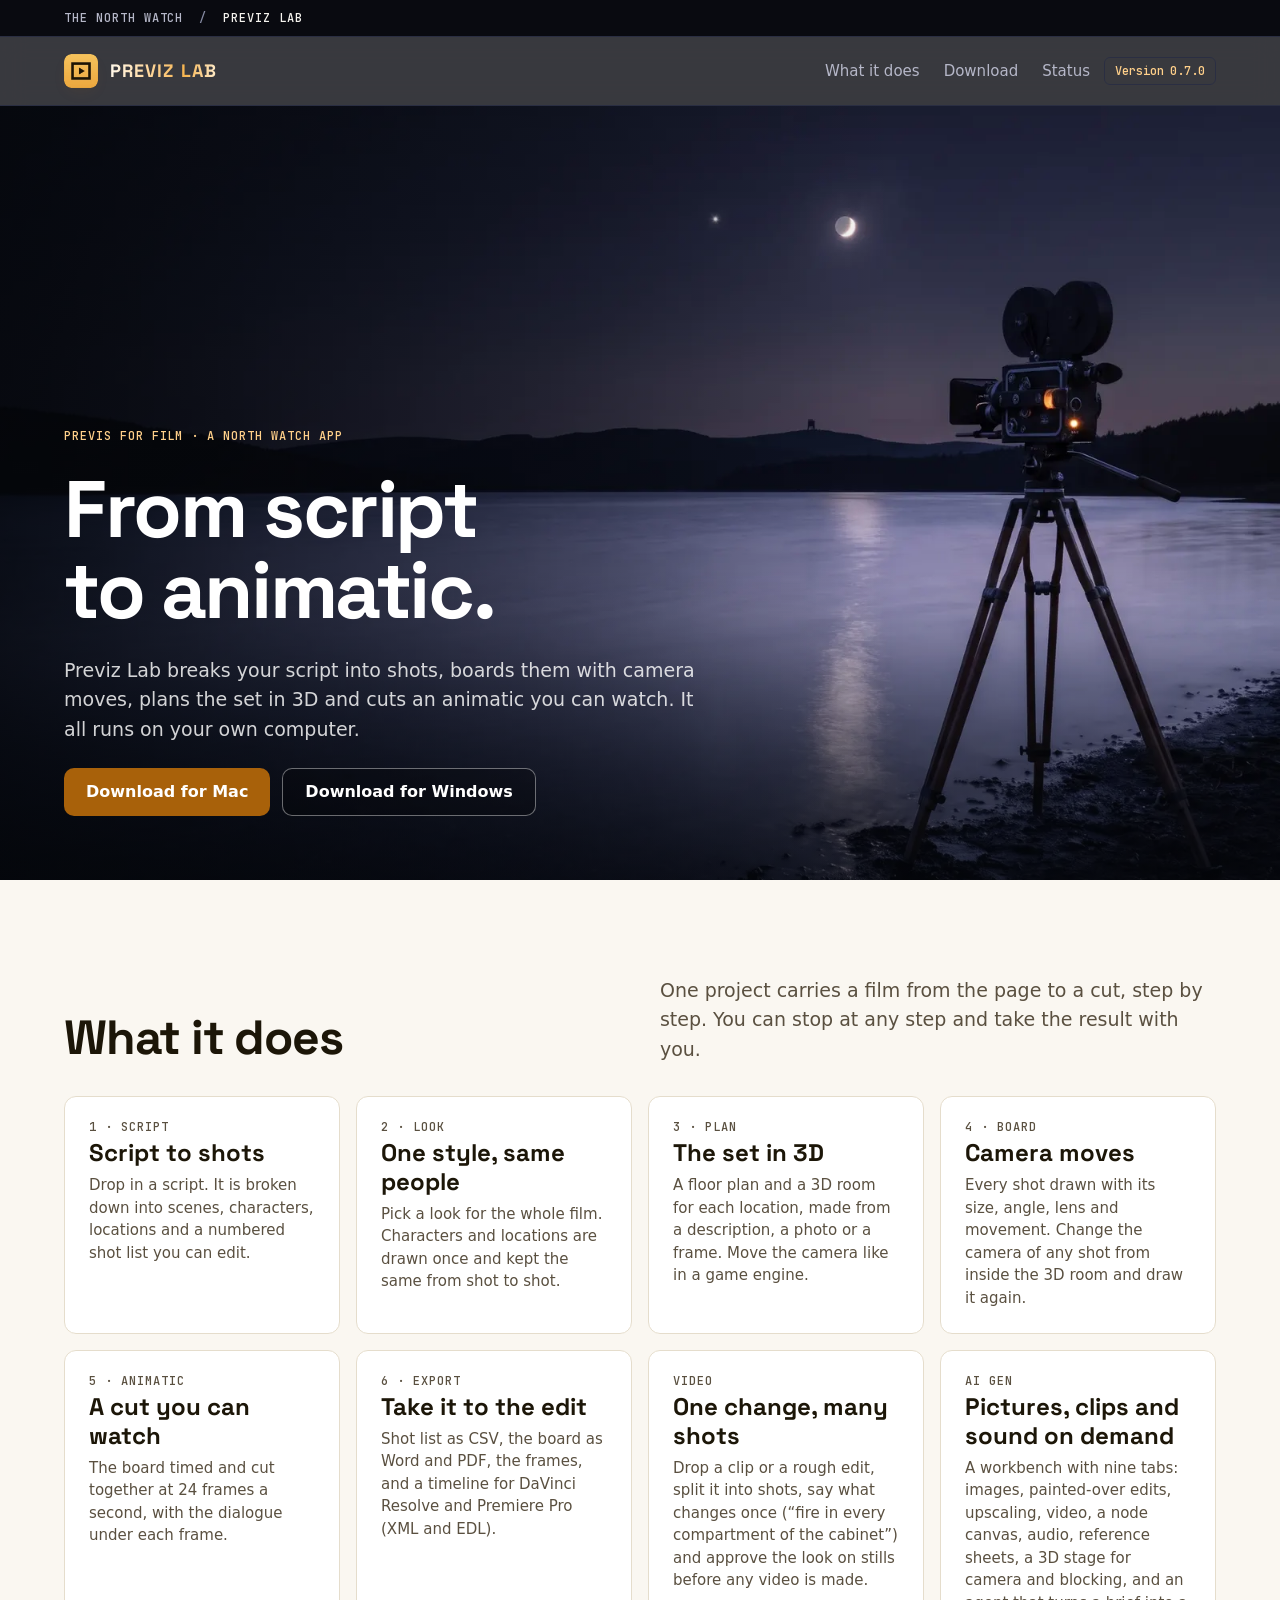
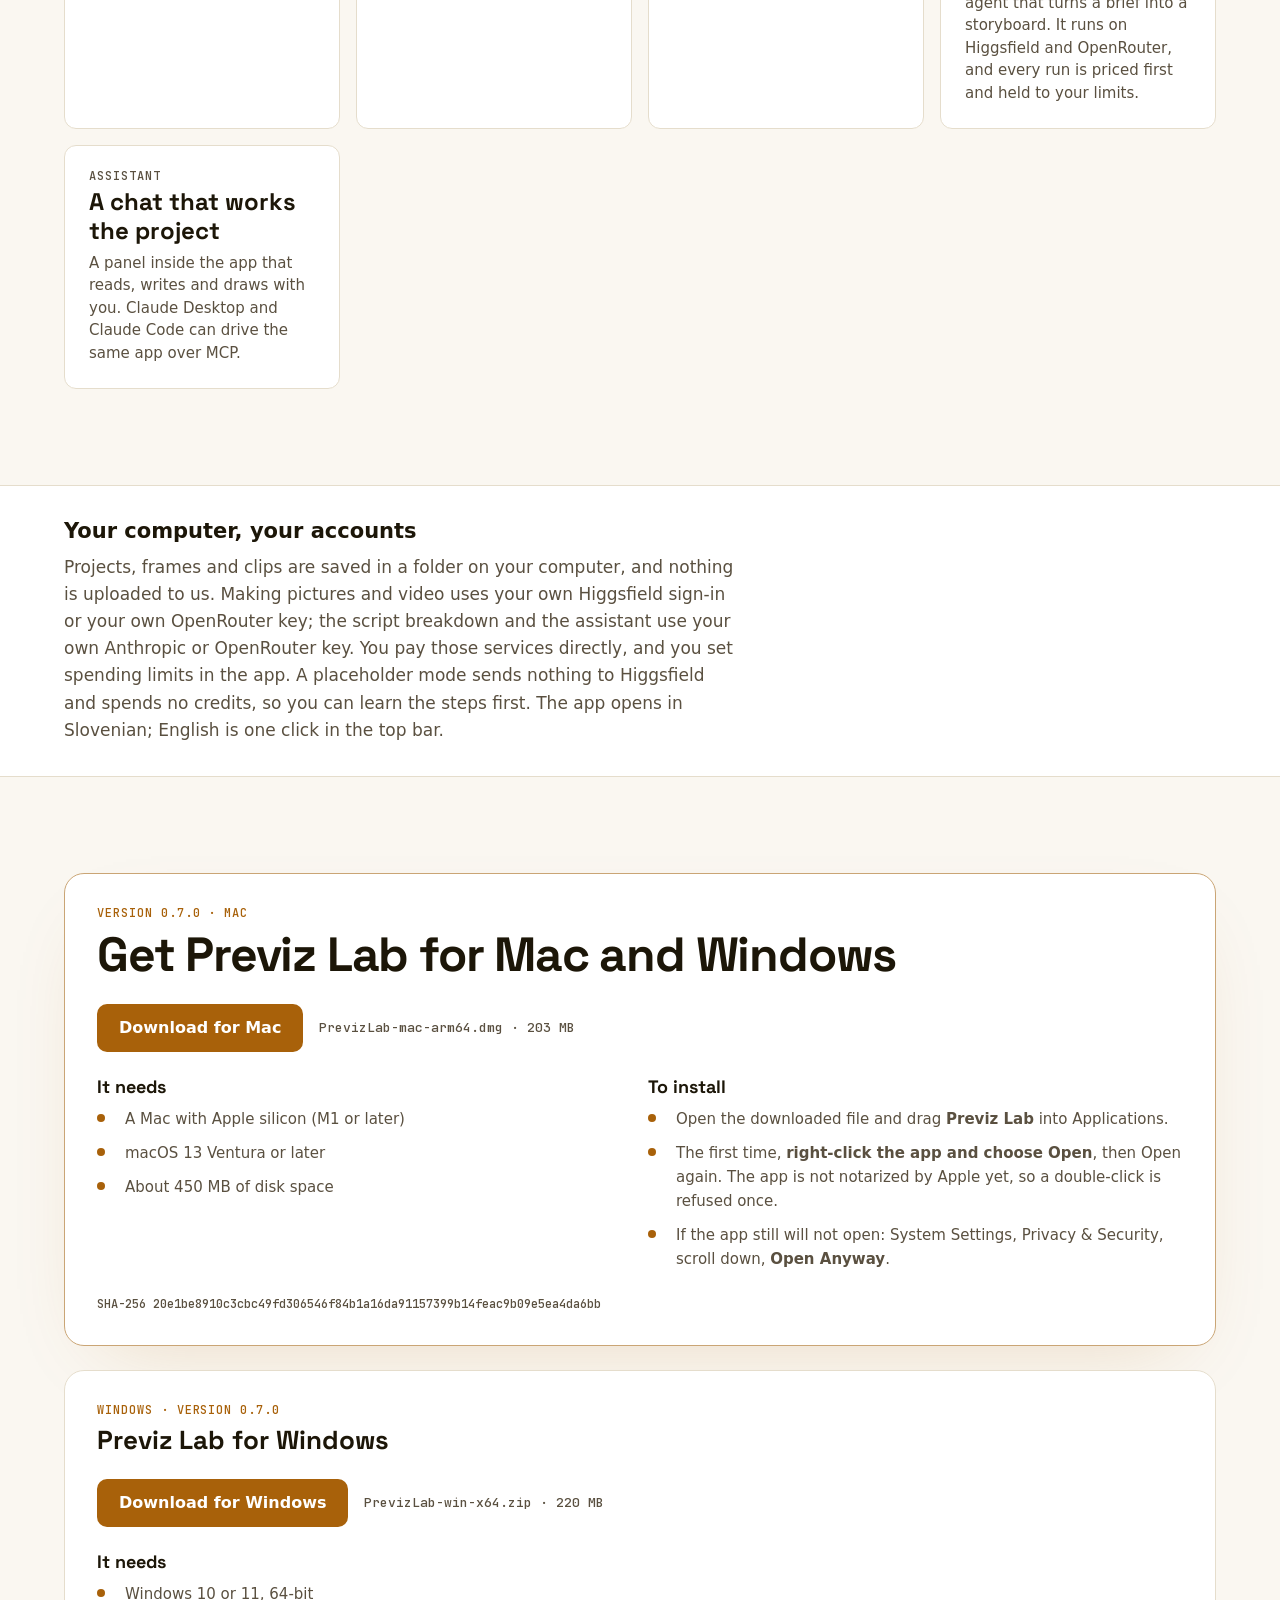
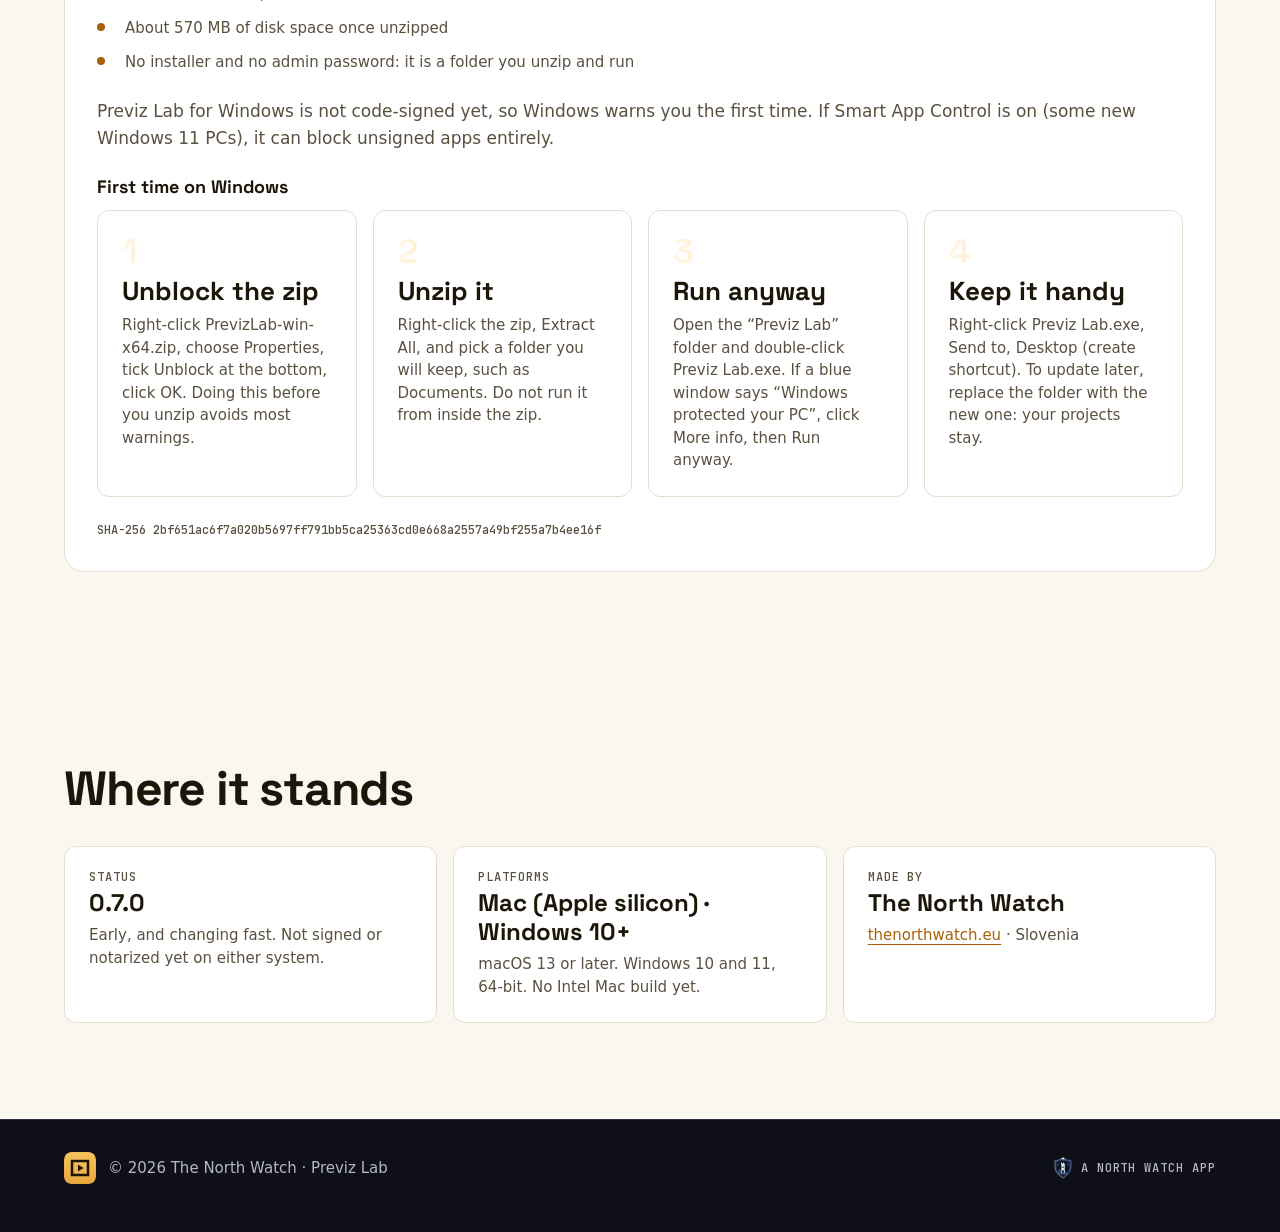
==== commit b0104d42: "Site: stamp keyed 0.7.0 builds (size, SHA-256) Co-Authored-By: Claude Sonnet 5.5 <noreply@anthropic." ====
--- a/index.html
+++ b/index.html
@@ -96,18 +96,18 @@
           <div style="display: flex; flex-direction: column; gap: 8px"><h3 style="font: 700 18px/1.25 var(--font-display); background: none; color: var(--ink)">It needs</h3><ul class="ticks"><li><span>A Mac with Apple silicon (M1 or later)</span></li><li><span>macOS 13 Ventura or later</span></li><li><span>About 450 MB of disk space</span></li></ul></div>
           <div style="display: flex; flex-direction: column; gap: 8px"><h3 style="font: 700 18px/1.25 var(--font-display); background: none; color: var(--ink)">To install</h3><ul class="ticks"><li><span>Open the downloaded file and drag <b>Previz Lab</b> into Applications.</span></li><li><span>The first time, <b>right-click the app and choose Open</b>, then Open again. The app is not notarized by Apple yet, so a double-click is refused once.</span></li><li><span>If the app still will not open: System Settings, Privacy &amp; Security, scroll down, <b>Open Anyway</b>.</span></li></ul></div>
         </div>
-        <p class="muted" style="font: 500 12px/1.5 var(--font-mono); overflow-wrap: anywhere">SHA-256 <span data-v="mac-sha">b3acb39e454232e70bd54b5c6c78c69dfa82f7beac6f8cddab2c8e0c0491b6eb</span></p>
+        <p class="muted" style="font: 500 12px/1.5 var(--font-mono); overflow-wrap: anywhere">SHA-256 <span data-v="mac-sha">20e1be8910c3cbc49fd306546f84b1a16da91157399b14feac9b09e5ea4da6bb</span></p>
       </div>
       <div class="tier reveal" id="windows" style="gap: var(--s5); margin-top: var(--s5); scroll-margin-top: 96px">
         <div style="display: flex; flex-direction: column; gap: 8px">
           <span class="eyebrow">Windows · version <span data-v="version">0.7.0</span></span>
           <h3 style="font: 700 26px/1.1 var(--font-display); background: none; color: var(--ink)">Previz Lab for Windows</h3>
         </div>
-        <div style="display: flex; flex-wrap: wrap; align-items: center; gap: var(--s4)"><a class="btn btn--primary" href="https://github.com/svizi29/previz-lab-releases/releases/latest/download/PrevizLab-win-x64.zip" data-goatcounter-click="download/previz-lab-win" data-goatcounter-title="Previz Lab Windows download">Download for Windows</a><span class="muted" style="font: 500 13px/1.3 var(--font-mono)">PrevizLab-win-x64.zip · <span data-v="win-size">221 MB</span></span></div>
+        <div style="display: flex; flex-wrap: wrap; align-items: center; gap: var(--s4)"><a class="btn btn--primary" href="https://github.com/svizi29/previz-lab-releases/releases/latest/download/PrevizLab-win-x64.zip" data-goatcounter-click="download/previz-lab-win" data-goatcounter-title="Previz Lab Windows download">Download for Windows</a><span class="muted" style="font: 500 13px/1.3 var(--font-mono)">PrevizLab-win-x64.zip · <span data-v="win-size">220 MB</span></span></div>
         <div style="display: flex; flex-direction: column; gap: 8px"><h3 style="font: 700 18px/1.25 var(--font-display); background: none; color: var(--ink)">It needs</h3><ul class="ticks"><li><span>Windows 10 or 11, 64-bit</span></li><li><span>About 570 MB of disk space once unzipped</span></li><li><span>No installer and no admin password: it is a folder you unzip and run</span></li></ul></div>
         <p class="muted">Previz Lab for Windows is not code-signed yet, so Windows warns you the first time. If Smart App Control is on (some new Windows 11 PCs), it can block unsigned apps entirely.</p>
         <div style="display: flex; flex-direction: column; gap: 12px"><h3 style="font: 700 18px/1.25 var(--font-display); background: none; color: var(--ink)">First time on Windows</h3><div class="steps"><div class="step"><h3>Unblock the zip</h3><p>Right-click PrevizLab-win-x64.zip, choose Properties, tick Unblock at the bottom, click OK. Doing this before you unzip avoids most warnings.</p></div><div class="step"><h3>Unzip it</h3><p>Right-click the zip, Extract All, and pick a folder you will keep, such as Documents. Do not run it from inside the zip.</p></div><div class="step"><h3>Run anyway</h3><p>Open the “Previz Lab” folder and double-click Previz Lab.exe. If a blue window says “Windows protected your PC”, click More info, then Run anyway.</p></div><div class="step"><h3>Keep it handy</h3><p>Right-click Previz Lab.exe, Send to, Desktop (create shortcut). To update later, replace the folder with the new one: your projects stay.</p></div></div></div>
-        <p class="muted" style="font: 500 12px/1.5 var(--font-mono); overflow-wrap: anywhere">SHA-256 <span data-v="win-sha">e2d731efebcd65d948c9cfeda92113920df7bda472afa4b8da534bf3fc7e4b07</span></p>
+        <p class="muted" style="font: 500 12px/1.5 var(--font-mono); overflow-wrap: anywhere">SHA-256 <span data-v="win-sha">2bf651ac6f7a020b5697ff791bb5ca25363cd0e668a2557a49bf255a7b4ee16f</span></p>
       </div>
     </div>
   </section>
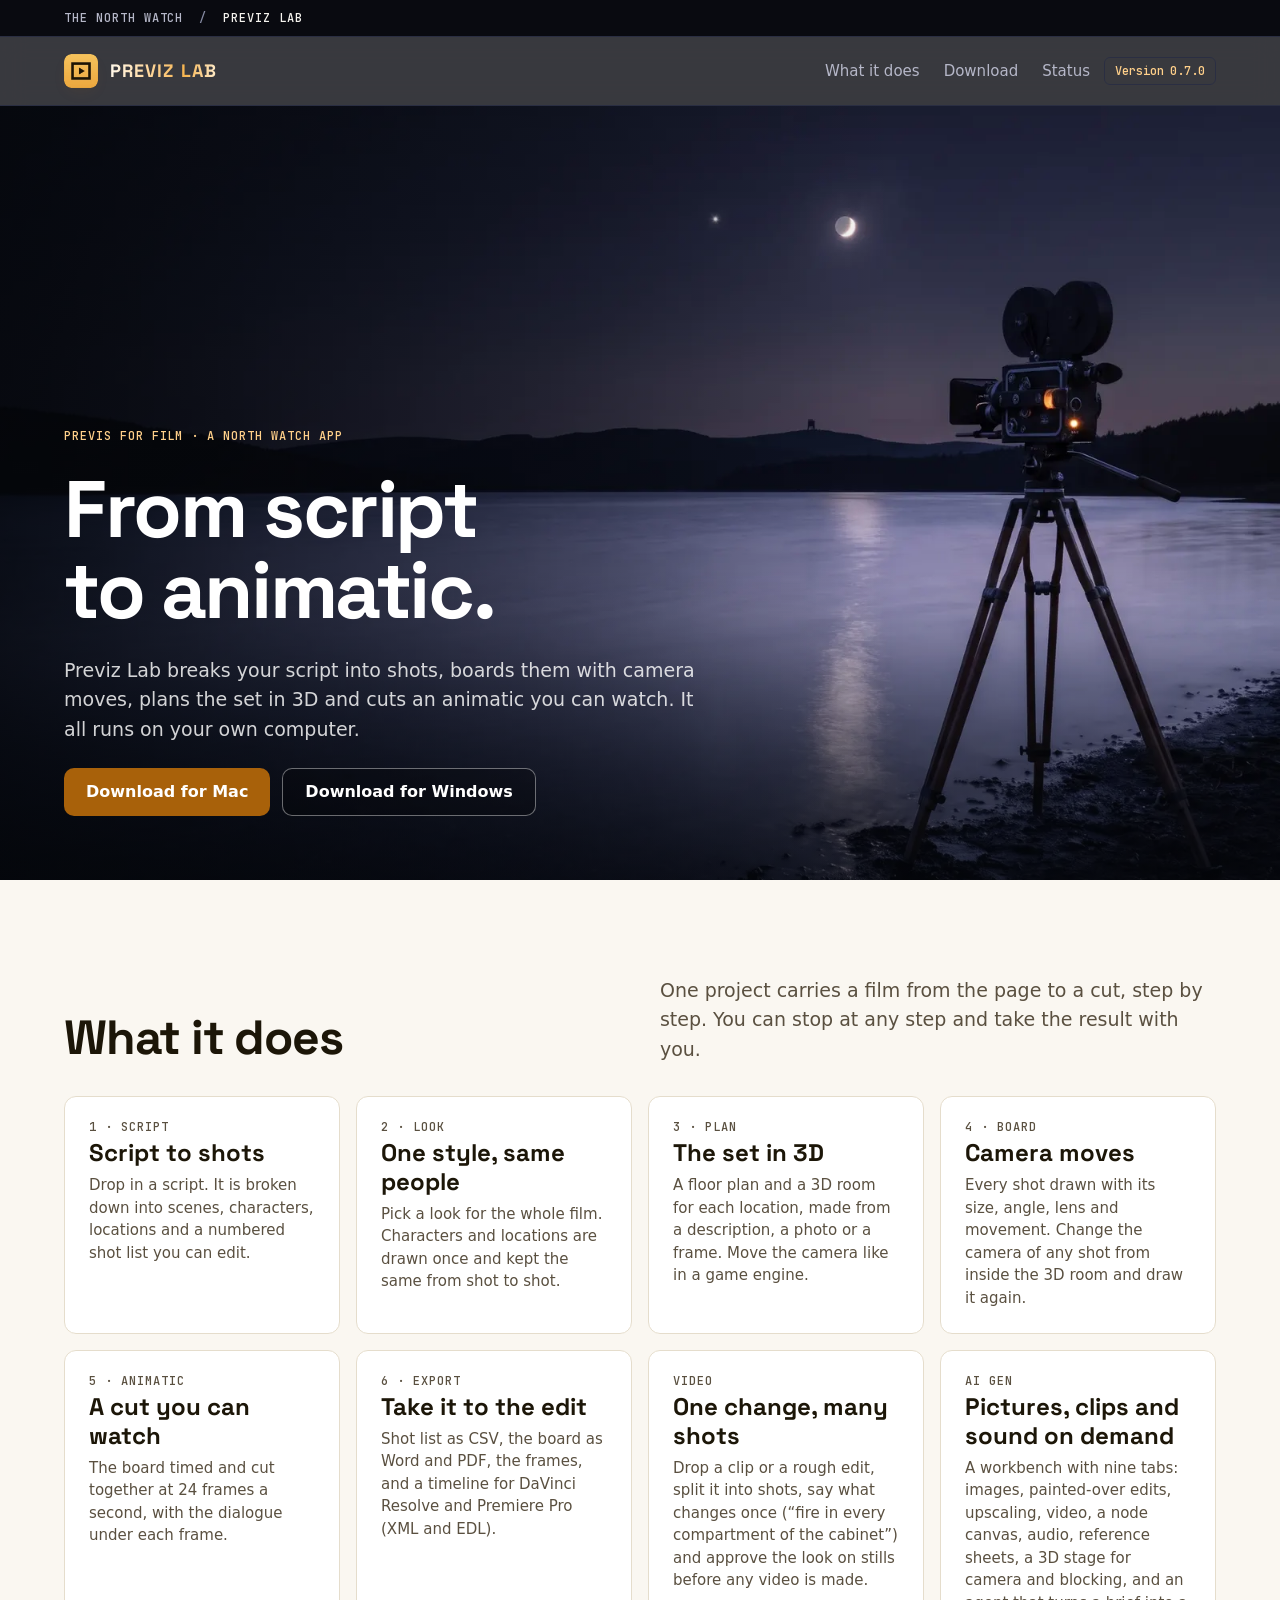
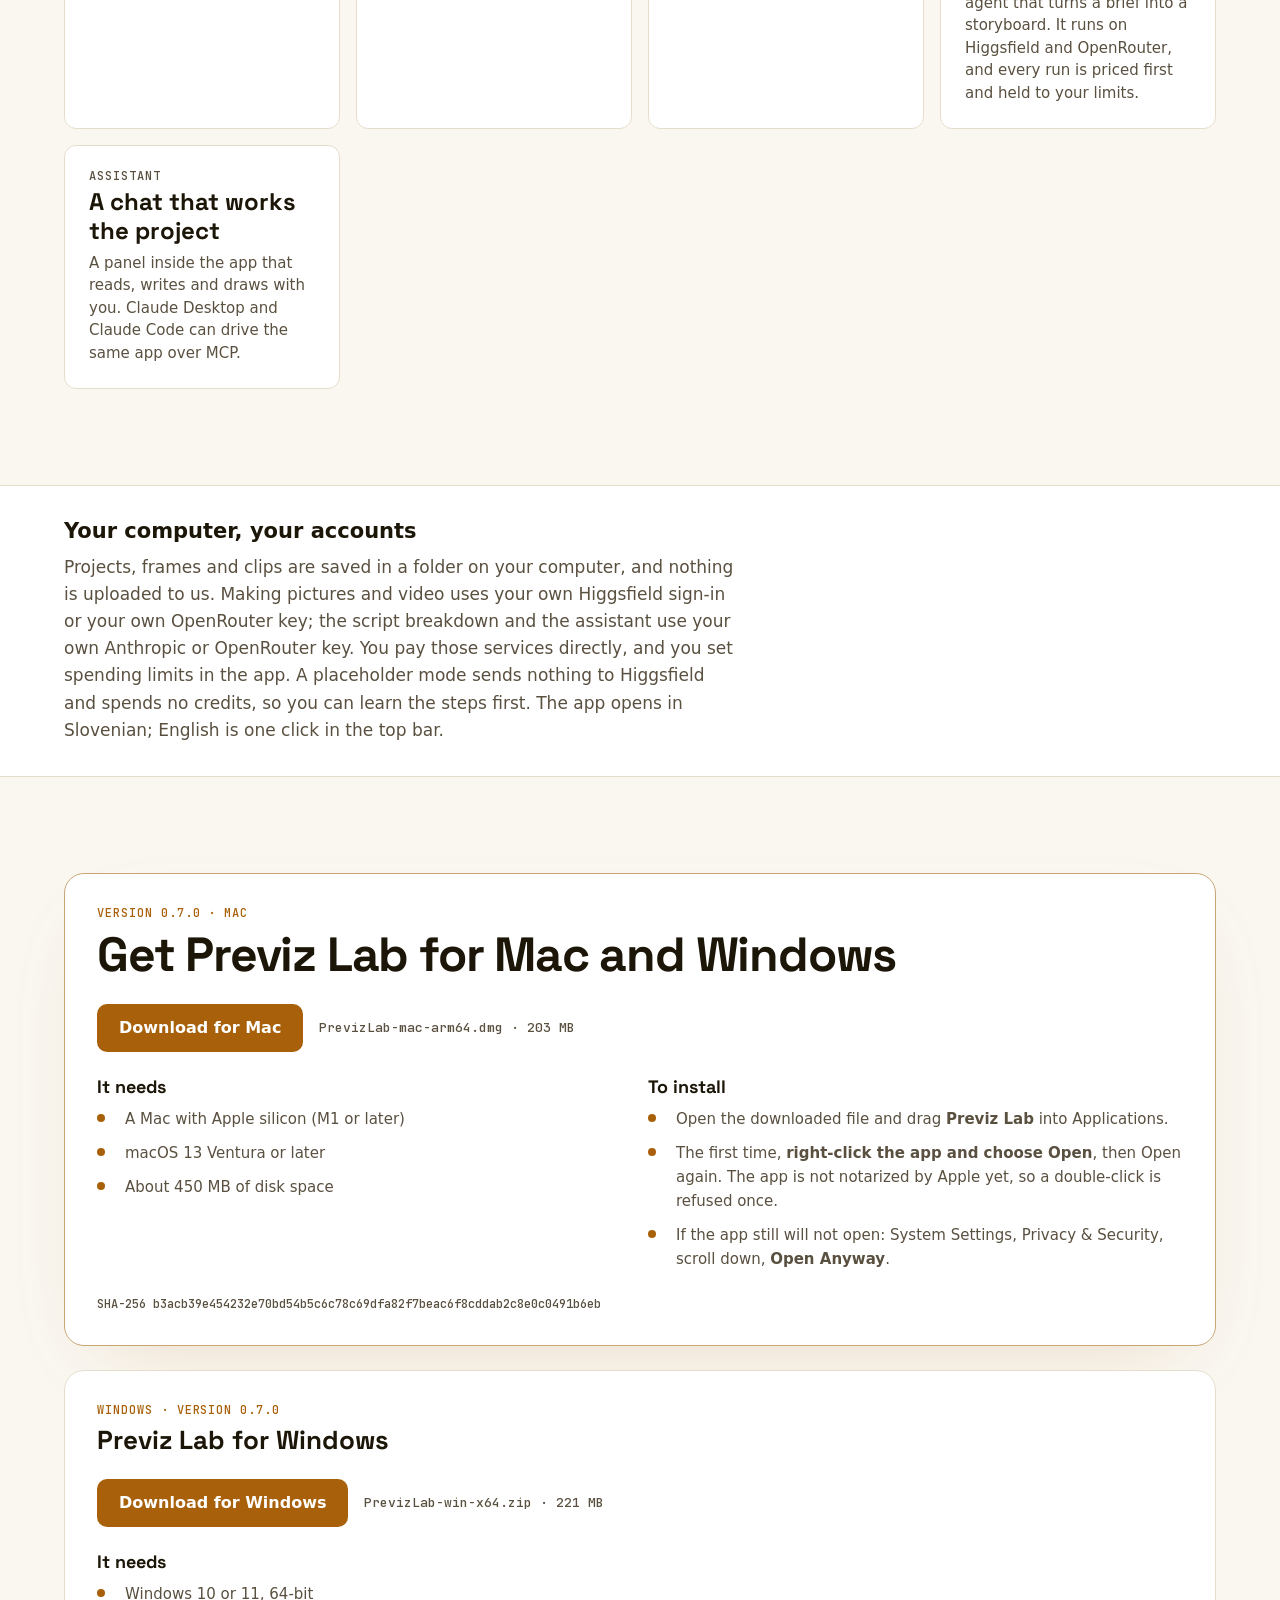
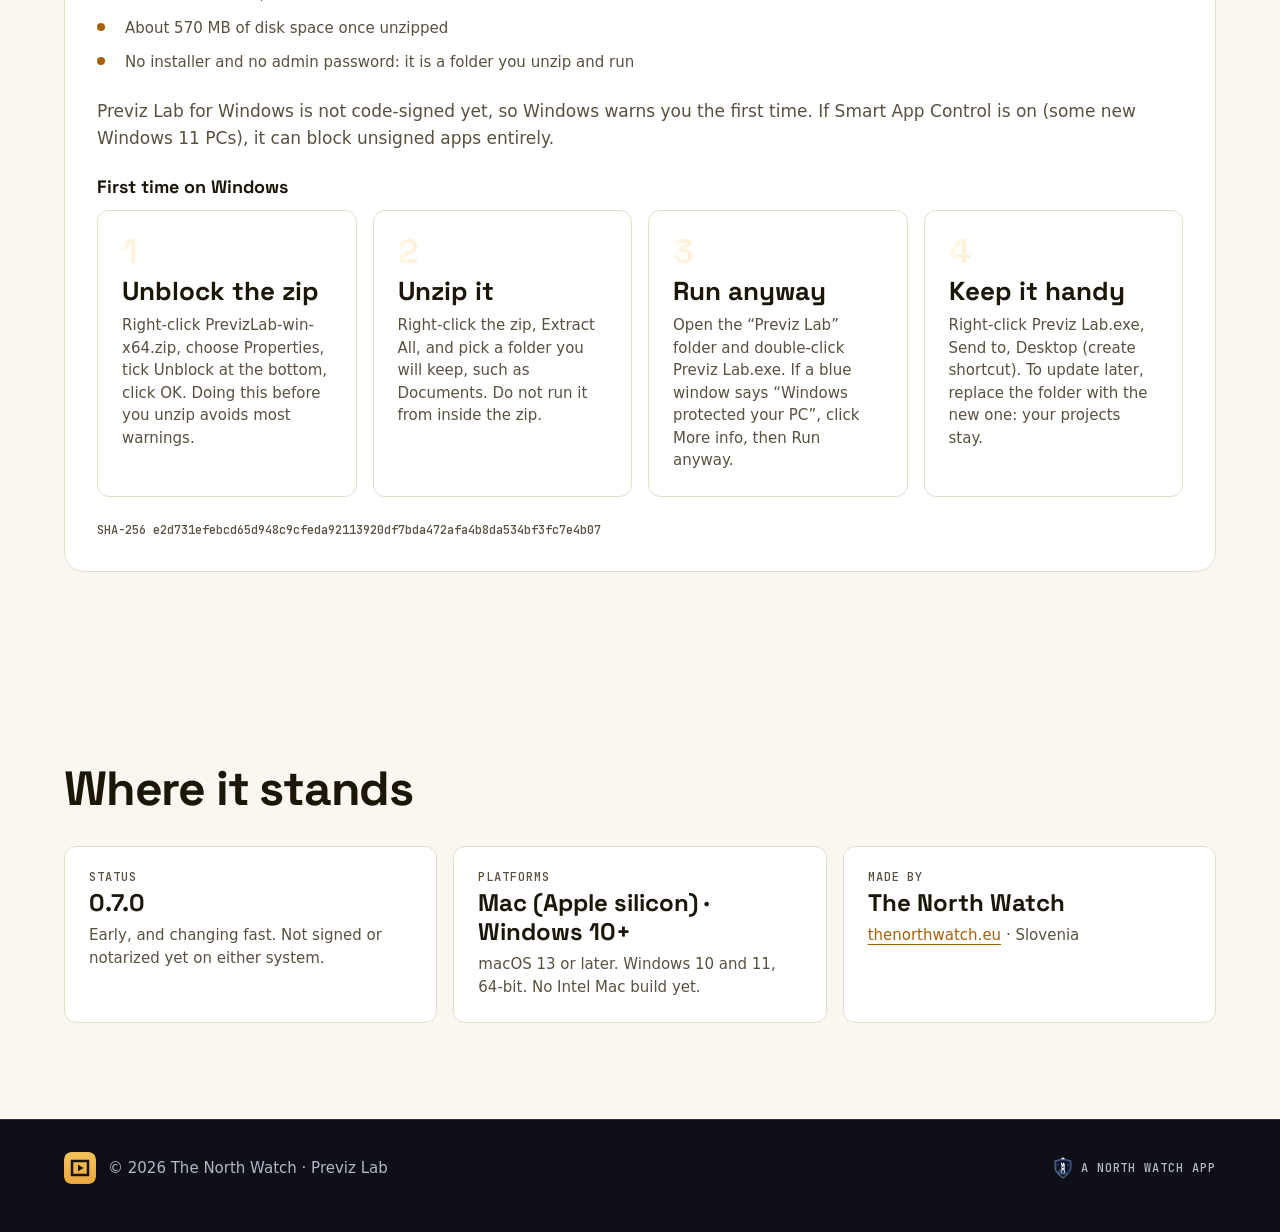
==== commit 3f07a268: "Site: back to the key-free 0.7.0 builds (size, SHA-256) Co-Authored-By: Claude Sonnet 5.5 <noreply@a" ====
--- a/index.html
+++ b/index.html
@@ -96,18 +96,18 @@
           <div style="display: flex; flex-direction: column; gap: 8px"><h3 style="font: 700 18px/1.25 var(--font-display); background: none; color: var(--ink)">It needs</h3><ul class="ticks"><li><span>A Mac with Apple silicon (M1 or later)</span></li><li><span>macOS 13 Ventura or later</span></li><li><span>About 450 MB of disk space</span></li></ul></div>
           <div style="display: flex; flex-direction: column; gap: 8px"><h3 style="font: 700 18px/1.25 var(--font-display); background: none; color: var(--ink)">To install</h3><ul class="ticks"><li><span>Open the downloaded file and drag <b>Previz Lab</b> into Applications.</span></li><li><span>The first time, <b>right-click the app and choose Open</b>, then Open again. The app is not notarized by Apple yet, so a double-click is refused once.</span></li><li><span>If the app still will not open: System Settings, Privacy &amp; Security, scroll down, <b>Open Anyway</b>.</span></li></ul></div>
         </div>
-        <p class="muted" style="font: 500 12px/1.5 var(--font-mono); overflow-wrap: anywhere">SHA-256 <span data-v="mac-sha">20e1be8910c3cbc49fd306546f84b1a16da91157399b14feac9b09e5ea4da6bb</span></p>
+        <p class="muted" style="font: 500 12px/1.5 var(--font-mono); overflow-wrap: anywhere">SHA-256 <span data-v="mac-sha">b3acb39e454232e70bd54b5c6c78c69dfa82f7beac6f8cddab2c8e0c0491b6eb</span></p>
       </div>
       <div class="tier reveal" id="windows" style="gap: var(--s5); margin-top: var(--s5); scroll-margin-top: 96px">
         <div style="display: flex; flex-direction: column; gap: 8px">
           <span class="eyebrow">Windows · version <span data-v="version">0.7.0</span></span>
           <h3 style="font: 700 26px/1.1 var(--font-display); background: none; color: var(--ink)">Previz Lab for Windows</h3>
         </div>
-        <div style="display: flex; flex-wrap: wrap; align-items: center; gap: var(--s4)"><a class="btn btn--primary" href="https://github.com/svizi29/previz-lab-releases/releases/latest/download/PrevizLab-win-x64.zip" data-goatcounter-click="download/previz-lab-win" data-goatcounter-title="Previz Lab Windows download">Download for Windows</a><span class="muted" style="font: 500 13px/1.3 var(--font-mono)">PrevizLab-win-x64.zip · <span data-v="win-size">220 MB</span></span></div>
+        <div style="display: flex; flex-wrap: wrap; align-items: center; gap: var(--s4)"><a class="btn btn--primary" href="https://github.com/svizi29/previz-lab-releases/releases/latest/download/PrevizLab-win-x64.zip" data-goatcounter-click="download/previz-lab-win" data-goatcounter-title="Previz Lab Windows download">Download for Windows</a><span class="muted" style="font: 500 13px/1.3 var(--font-mono)">PrevizLab-win-x64.zip · <span data-v="win-size">221 MB</span></span></div>
         <div style="display: flex; flex-direction: column; gap: 8px"><h3 style="font: 700 18px/1.25 var(--font-display); background: none; color: var(--ink)">It needs</h3><ul class="ticks"><li><span>Windows 10 or 11, 64-bit</span></li><li><span>About 570 MB of disk space once unzipped</span></li><li><span>No installer and no admin password: it is a folder you unzip and run</span></li></ul></div>
         <p class="muted">Previz Lab for Windows is not code-signed yet, so Windows warns you the first time. If Smart App Control is on (some new Windows 11 PCs), it can block unsigned apps entirely.</p>
         <div style="display: flex; flex-direction: column; gap: 12px"><h3 style="font: 700 18px/1.25 var(--font-display); background: none; color: var(--ink)">First time on Windows</h3><div class="steps"><div class="step"><h3>Unblock the zip</h3><p>Right-click PrevizLab-win-x64.zip, choose Properties, tick Unblock at the bottom, click OK. Doing this before you unzip avoids most warnings.</p></div><div class="step"><h3>Unzip it</h3><p>Right-click the zip, Extract All, and pick a folder you will keep, such as Documents. Do not run it from inside the zip.</p></div><div class="step"><h3>Run anyway</h3><p>Open the “Previz Lab” folder and double-click Previz Lab.exe. If a blue window says “Windows protected your PC”, click More info, then Run anyway.</p></div><div class="step"><h3>Keep it handy</h3><p>Right-click Previz Lab.exe, Send to, Desktop (create shortcut). To update later, replace the folder with the new one: your projects stay.</p></div></div></div>
-        <p class="muted" style="font: 500 12px/1.5 var(--font-mono); overflow-wrap: anywhere">SHA-256 <span data-v="win-sha">2bf651ac6f7a020b5697ff791bb5ca25363cd0e668a2557a49bf255a7b4ee16f</span></p>
+        <p class="muted" style="font: 500 12px/1.5 var(--font-mono); overflow-wrap: anywhere">SHA-256 <span data-v="win-sha">e2d731efebcd65d948c9cfeda92113920df7bda472afa4b8da534bf3fc7e4b07</span></p>
       </div>
     </div>
   </section>
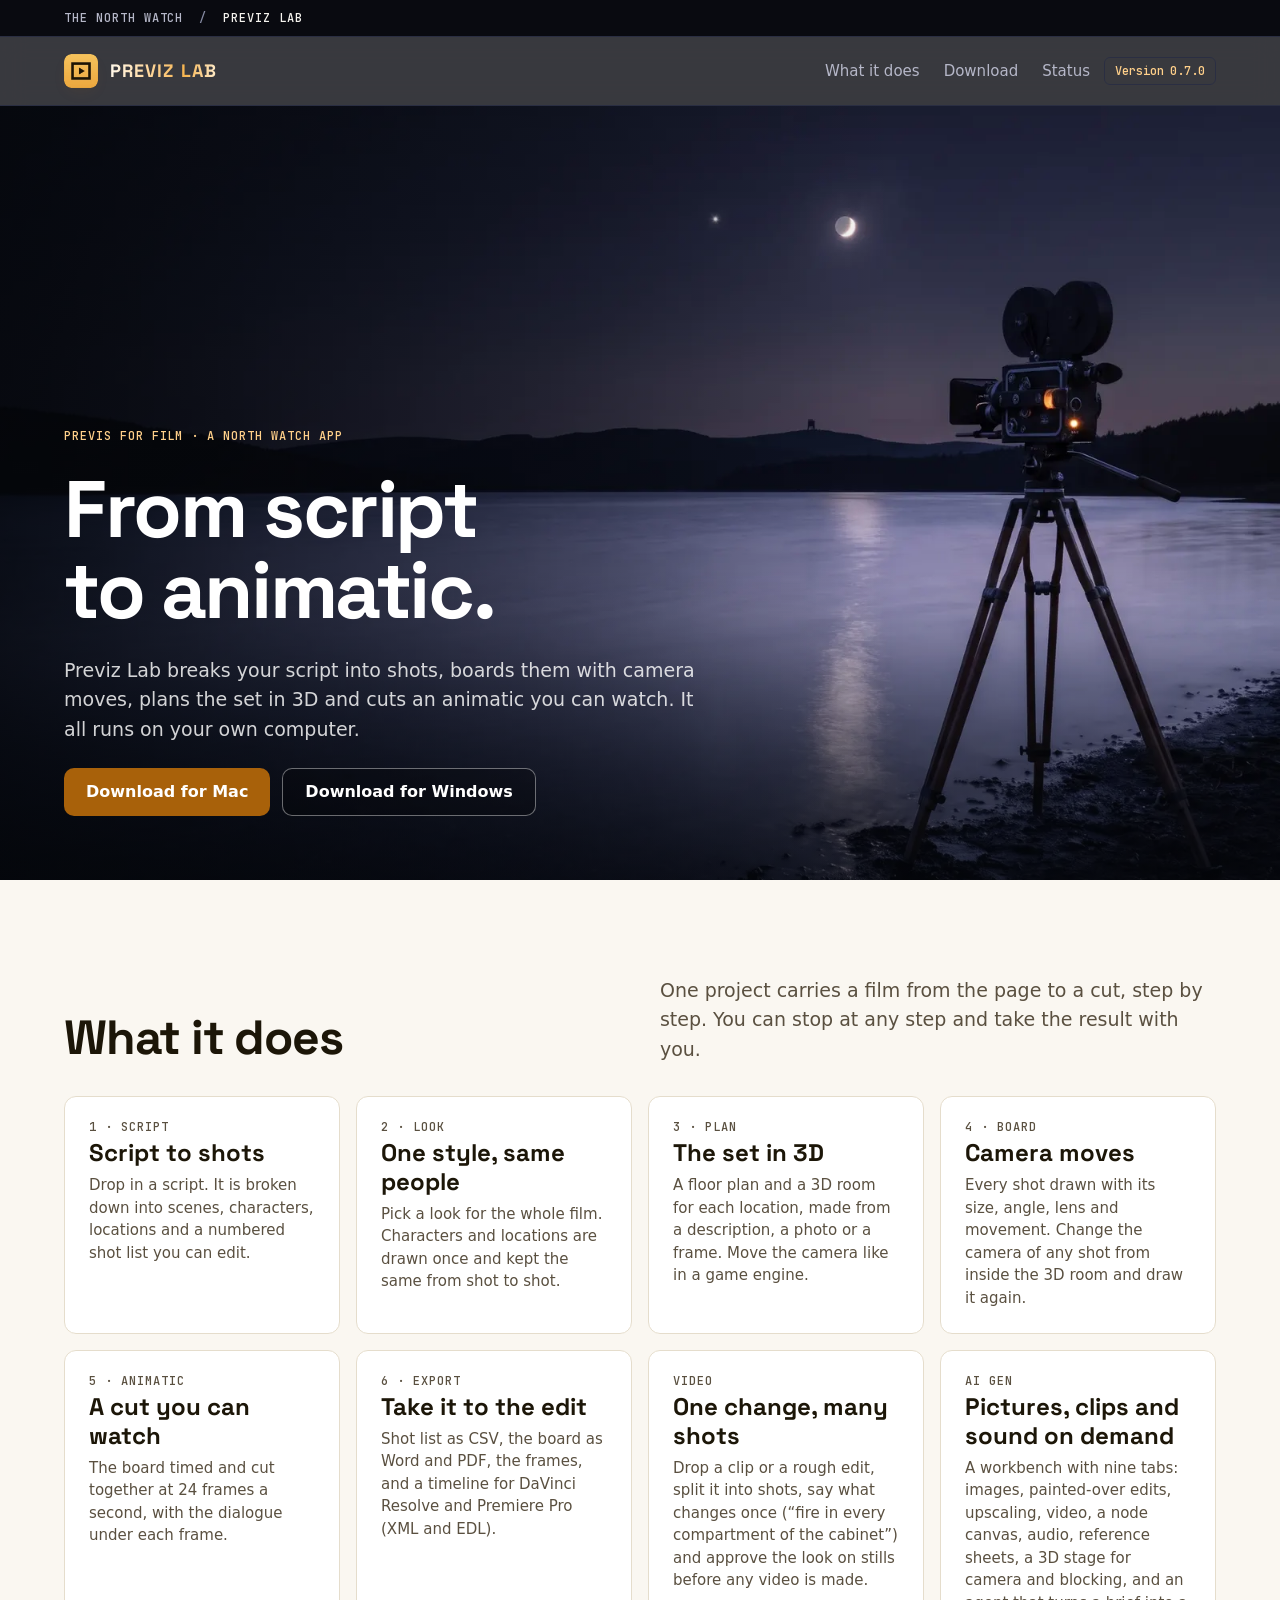
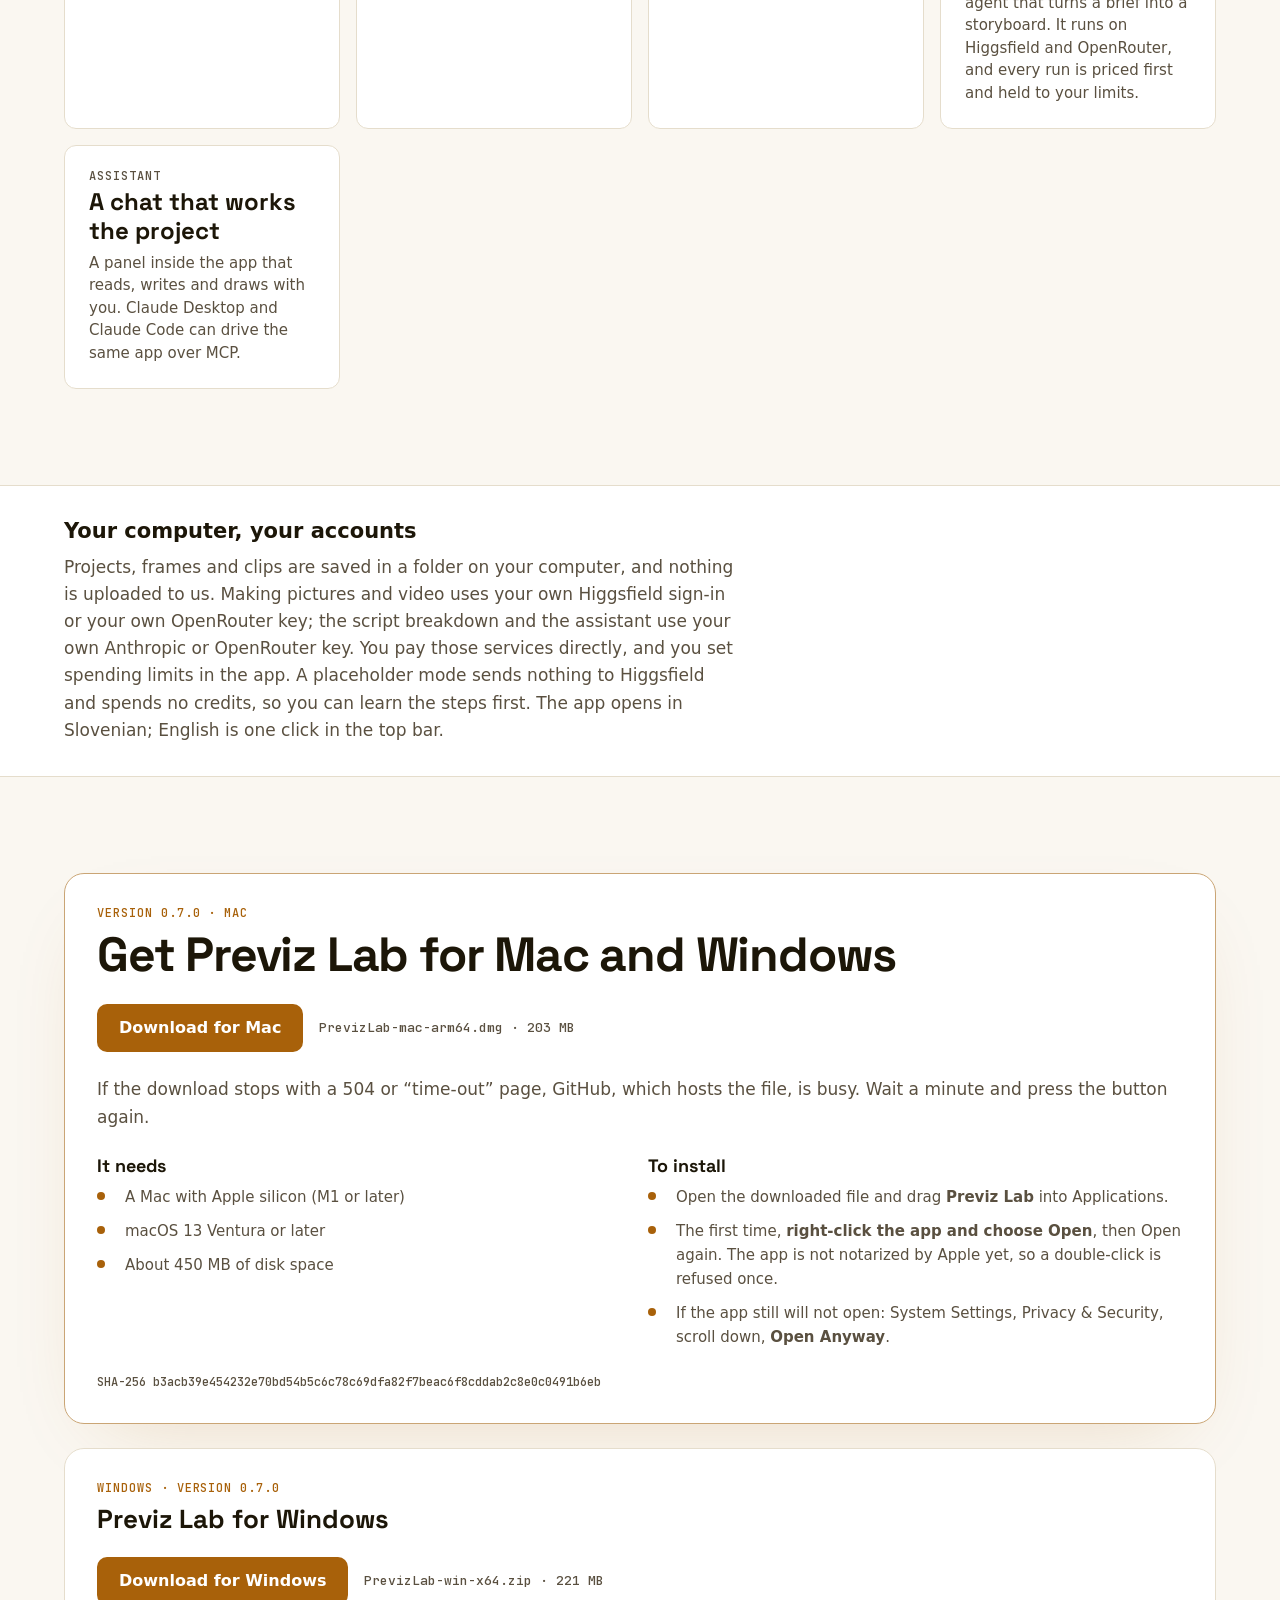
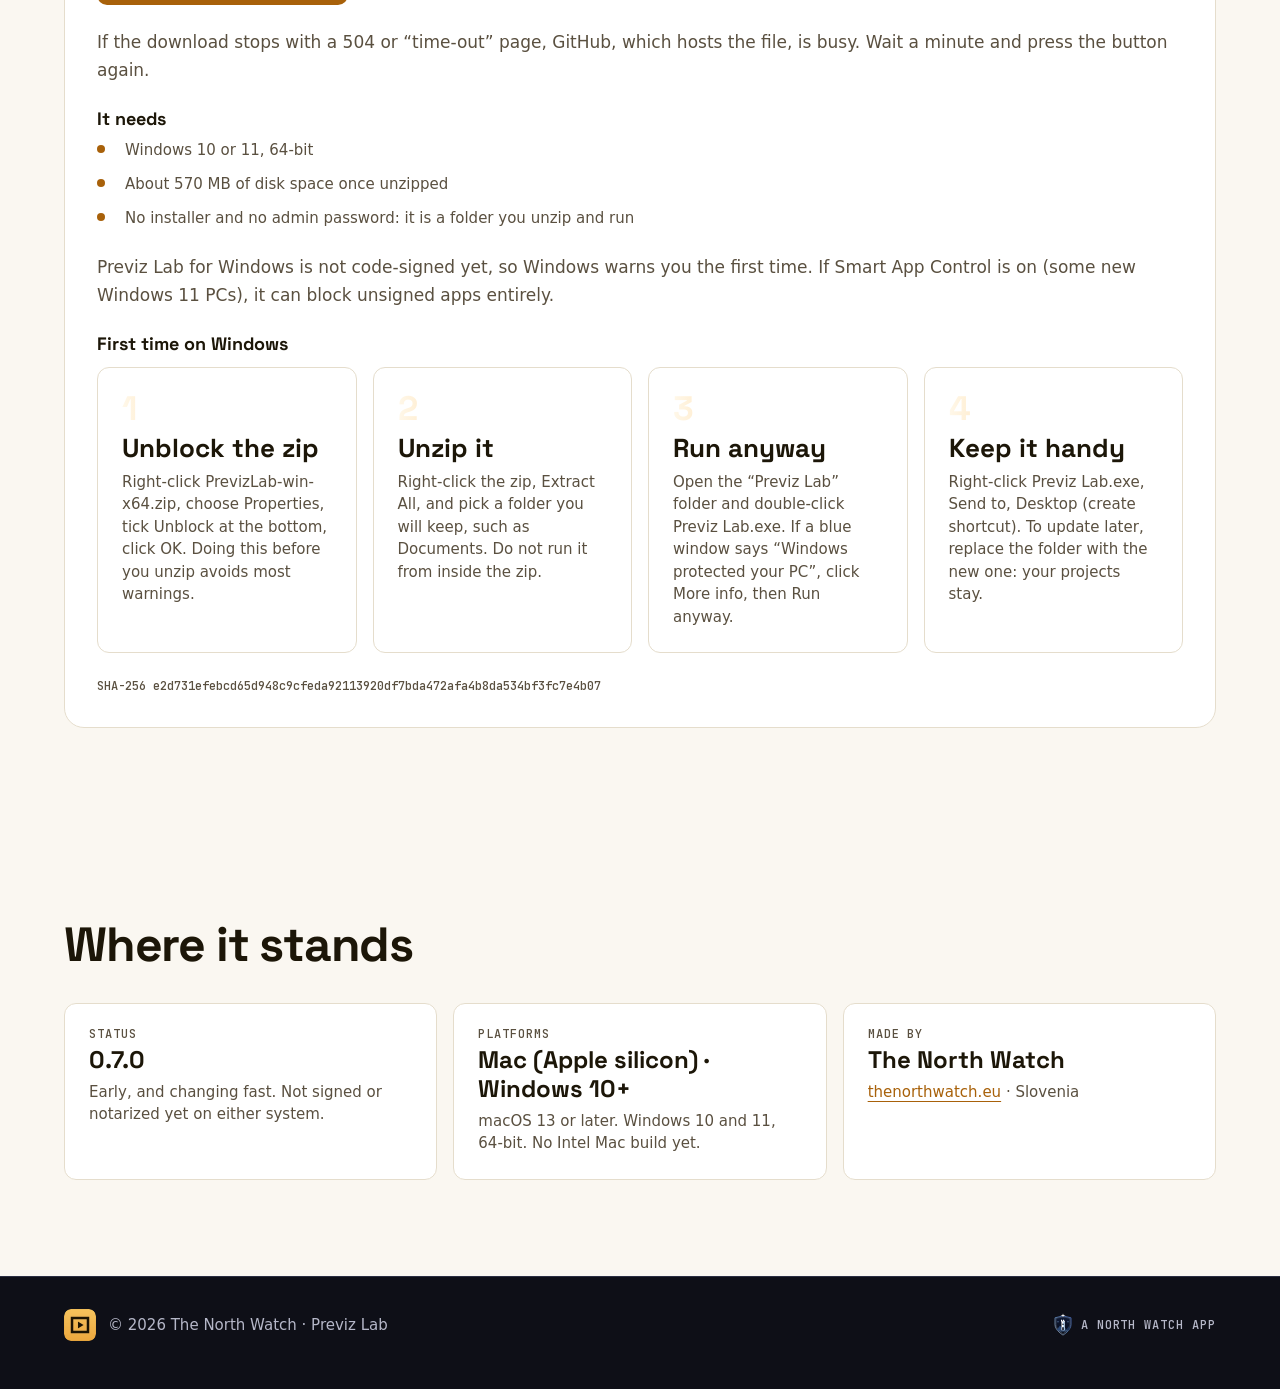
==== commit 7dd261d4: "Site: tell people to retry when GitHub answers a download with 504 Co-Authored-By: Claude Sonnet 5.5" ====
--- a/index.html
+++ b/index.html
@@ -92,6 +92,7 @@
           <h2 class="h2" id="download-title">Get Previz Lab for Mac and Windows</h2>
         </div>
         <div style="display: flex; flex-wrap: wrap; align-items: center; gap: var(--s4)"><a class="btn btn--primary" href="https://github.com/svizi29/previz-lab-releases/releases/latest/download/PrevizLab-mac-arm64.dmg" data-goatcounter-click="download/previz-lab-mac" data-goatcounter-title="Previz Lab Mac download">Download for Mac</a><span class="muted" style="font: 500 13px/1.3 var(--font-mono)">PrevizLab-mac-arm64.dmg · <span data-v="mac-size">203 MB</span></span></div>
+        <p class="muted">If the download stops with a 504 or “time-out” page, GitHub, which hosts the file, is busy. Wait a minute and press the button again.</p>
         <div class="tiers" style="grid-template-columns: repeat(auto-fit, minmax(240px, 1fr))">
           <div style="display: flex; flex-direction: column; gap: 8px"><h3 style="font: 700 18px/1.25 var(--font-display); background: none; color: var(--ink)">It needs</h3><ul class="ticks"><li><span>A Mac with Apple silicon (M1 or later)</span></li><li><span>macOS 13 Ventura or later</span></li><li><span>About 450 MB of disk space</span></li></ul></div>
           <div style="display: flex; flex-direction: column; gap: 8px"><h3 style="font: 700 18px/1.25 var(--font-display); background: none; color: var(--ink)">To install</h3><ul class="ticks"><li><span>Open the downloaded file and drag <b>Previz Lab</b> into Applications.</span></li><li><span>The first time, <b>right-click the app and choose Open</b>, then Open again. The app is not notarized by Apple yet, so a double-click is refused once.</span></li><li><span>If the app still will not open: System Settings, Privacy &amp; Security, scroll down, <b>Open Anyway</b>.</span></li></ul></div>
@@ -104,6 +105,7 @@
           <h3 style="font: 700 26px/1.1 var(--font-display); background: none; color: var(--ink)">Previz Lab for Windows</h3>
         </div>
         <div style="display: flex; flex-wrap: wrap; align-items: center; gap: var(--s4)"><a class="btn btn--primary" href="https://github.com/svizi29/previz-lab-releases/releases/latest/download/PrevizLab-win-x64.zip" data-goatcounter-click="download/previz-lab-win" data-goatcounter-title="Previz Lab Windows download">Download for Windows</a><span class="muted" style="font: 500 13px/1.3 var(--font-mono)">PrevizLab-win-x64.zip · <span data-v="win-size">221 MB</span></span></div>
+        <p class="muted">If the download stops with a 504 or “time-out” page, GitHub, which hosts the file, is busy. Wait a minute and press the button again.</p>
         <div style="display: flex; flex-direction: column; gap: 8px"><h3 style="font: 700 18px/1.25 var(--font-display); background: none; color: var(--ink)">It needs</h3><ul class="ticks"><li><span>Windows 10 or 11, 64-bit</span></li><li><span>About 570 MB of disk space once unzipped</span></li><li><span>No installer and no admin password: it is a folder you unzip and run</span></li></ul></div>
         <p class="muted">Previz Lab for Windows is not code-signed yet, so Windows warns you the first time. If Smart App Control is on (some new Windows 11 PCs), it can block unsigned apps entirely.</p>
         <div style="display: flex; flex-direction: column; gap: 12px"><h3 style="font: 700 18px/1.25 var(--font-display); background: none; color: var(--ink)">First time on Windows</h3><div class="steps"><div class="step"><h3>Unblock the zip</h3><p>Right-click PrevizLab-win-x64.zip, choose Properties, tick Unblock at the bottom, click OK. Doing this before you unzip avoids most warnings.</p></div><div class="step"><h3>Unzip it</h3><p>Right-click the zip, Extract All, and pick a folder you will keep, such as Documents. Do not run it from inside the zip.</p></div><div class="step"><h3>Run anyway</h3><p>Open the “Previz Lab” folder and double-click Previz Lab.exe. If a blue window says “Windows protected your PC”, click More info, then Run anyway.</p></div><div class="step"><h3>Keep it handy</h3><p>Right-click Previz Lab.exe, Send to, Desktop (create shortcut). To update later, replace the folder with the new one: your projects stay.</p></div></div></div>
